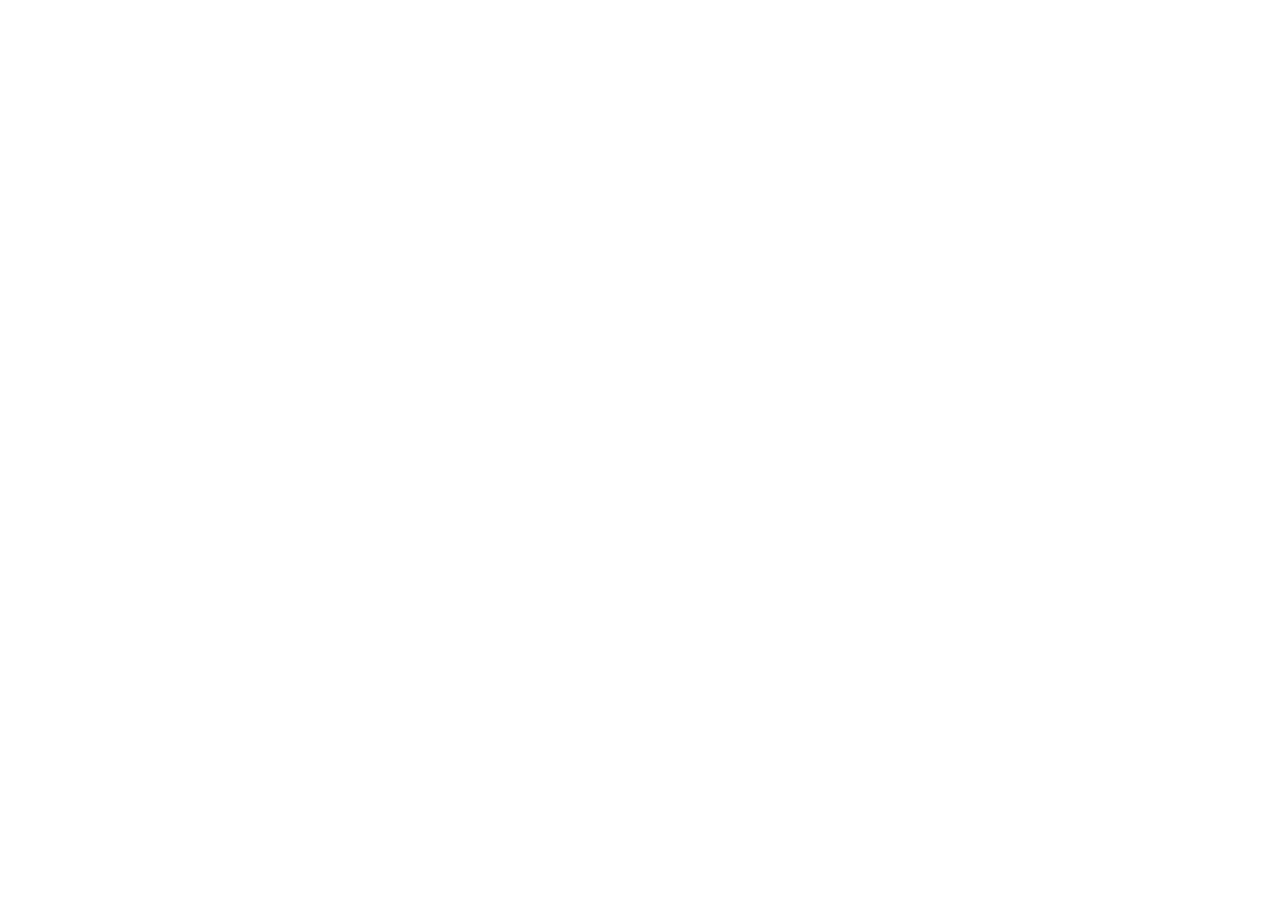
==== index.html @ bee9ba30 "navigation & pages structure" ====
<!DOCTYPE html>
<html lang="en">
<head>
  <meta charset="UTF-8">
  <meta name="viewport" content="width=device-width, initial-scale=1.0">
  <title>OBERIH — Symbolic Bead Jewellery</title>

  <!-- Google Fonts -->
  <link href="https://fonts.googleapis.com/css2?family=Cormorant+Garamond:ital,wght@0,300;0,400;1,300;1,400&family=Montserrat:wght@300;400;500&display=swap" rel="stylesheet">

  <!-- Your CSS -->
  <link rel="stylesheet" href="css/style.css">
</head>
<body>

  <!-- Navigation (same on every page) -->
  <nav class="main-nav">
    <!-- nav content here -->
  </nav>

  <!-- Page content goes here -->
  <main>

  </main>

  <!-- Footer (same on every page) -->
  <footer>
    <!-- footer content here -->
  </footer>

  <!-- Your JS -->
  <script src="js/main.js"></script>
</body>
</html>
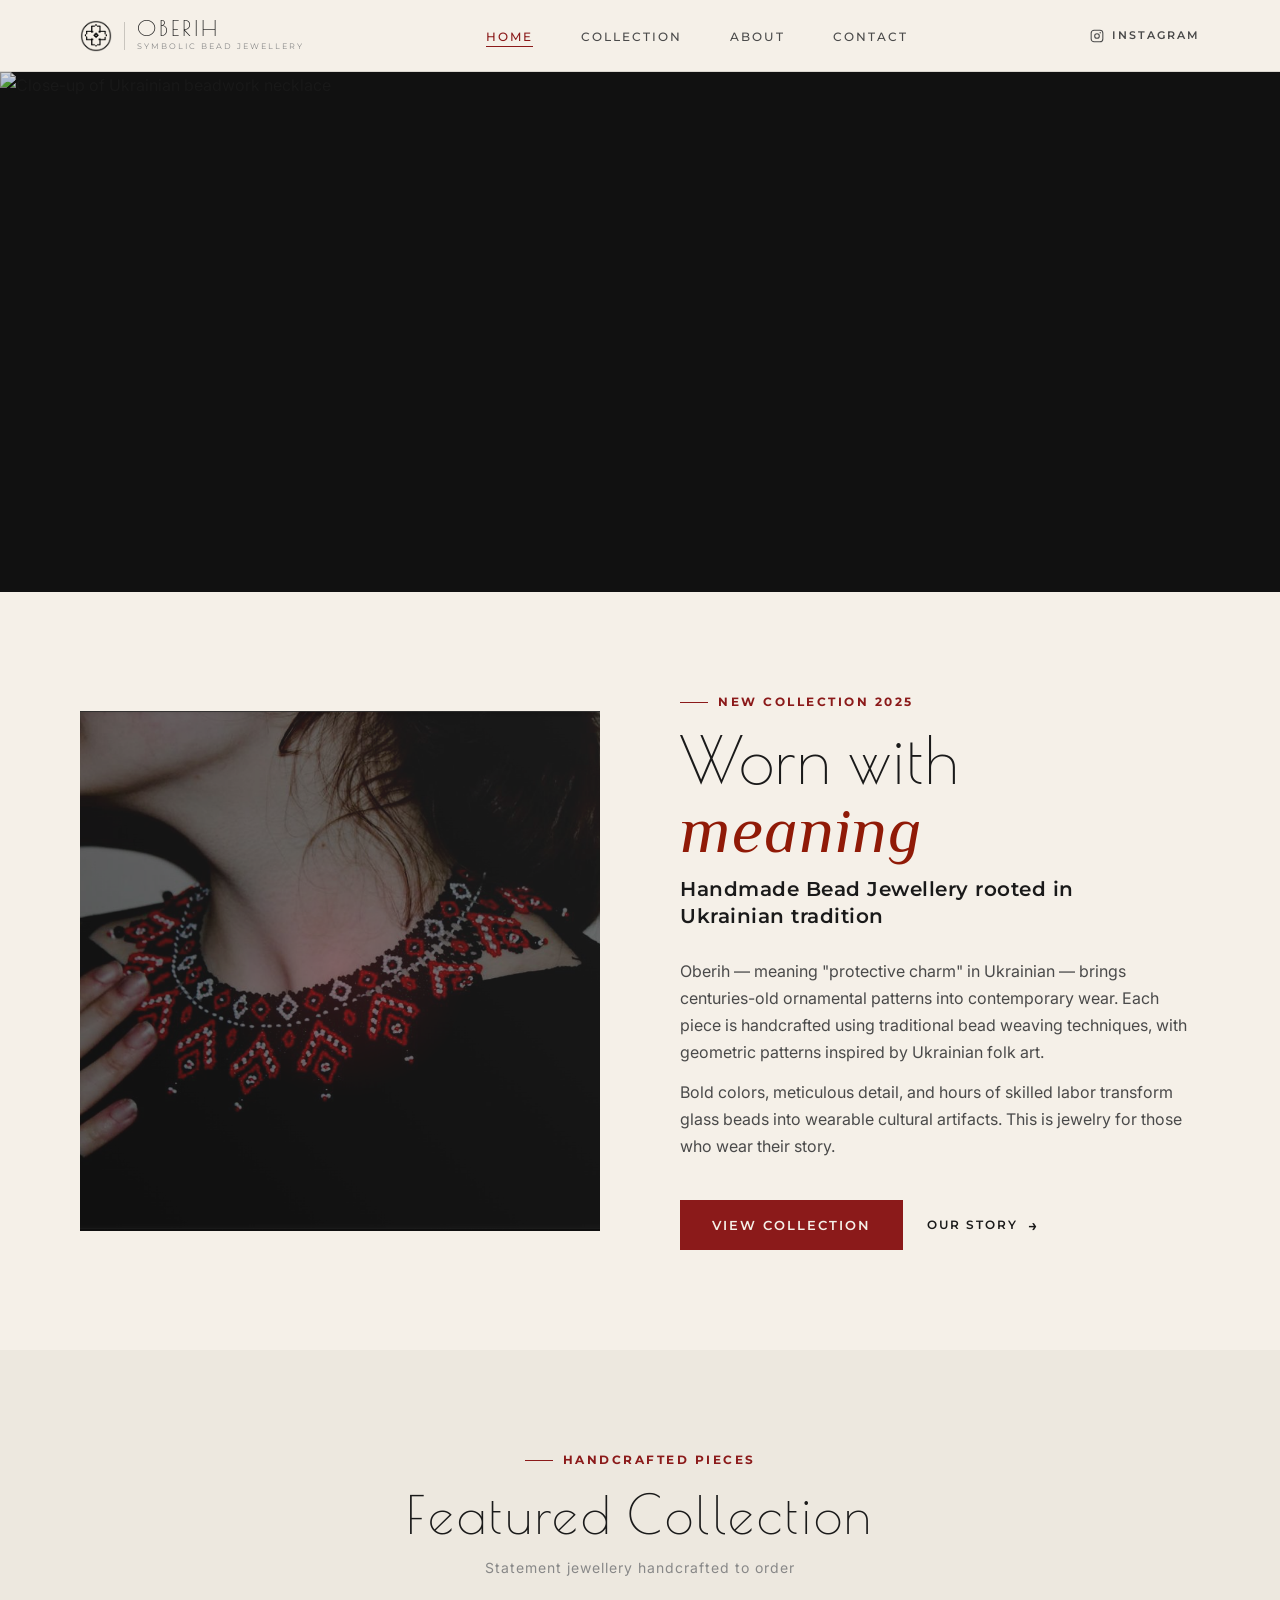
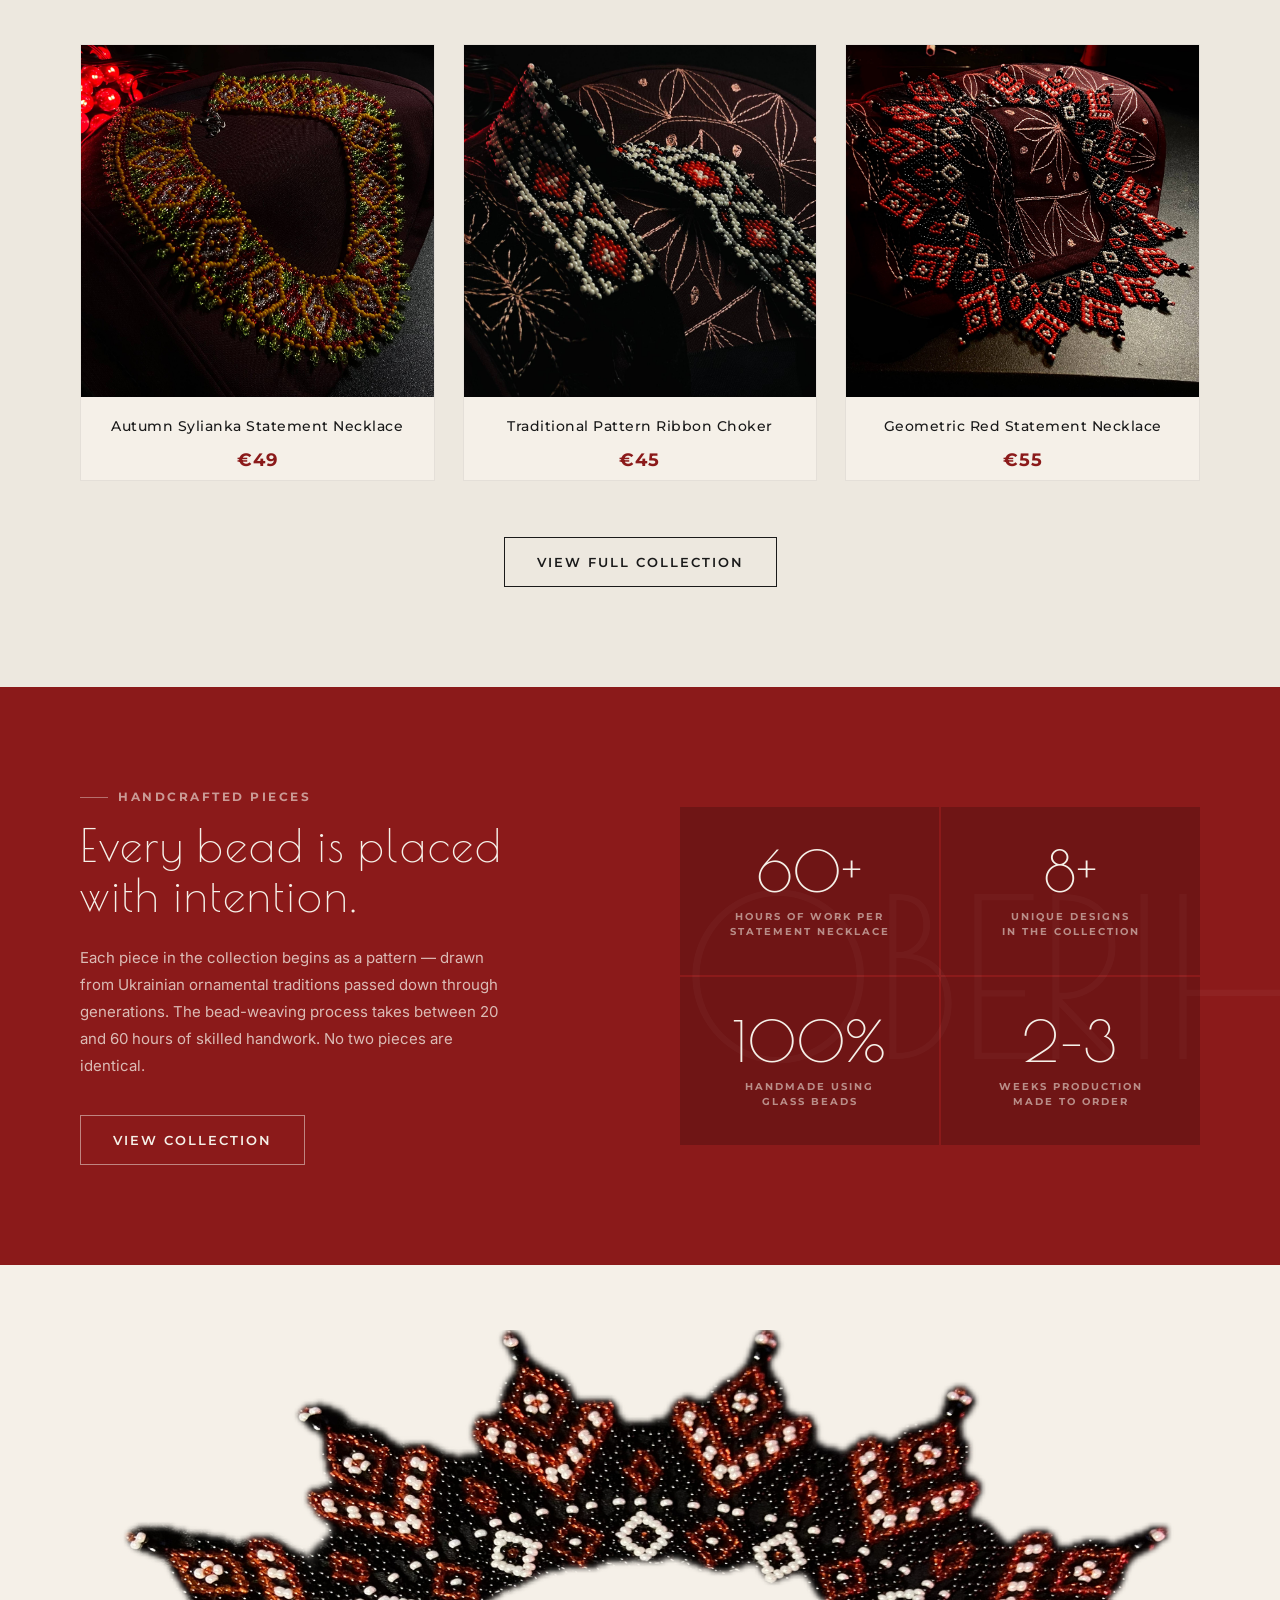
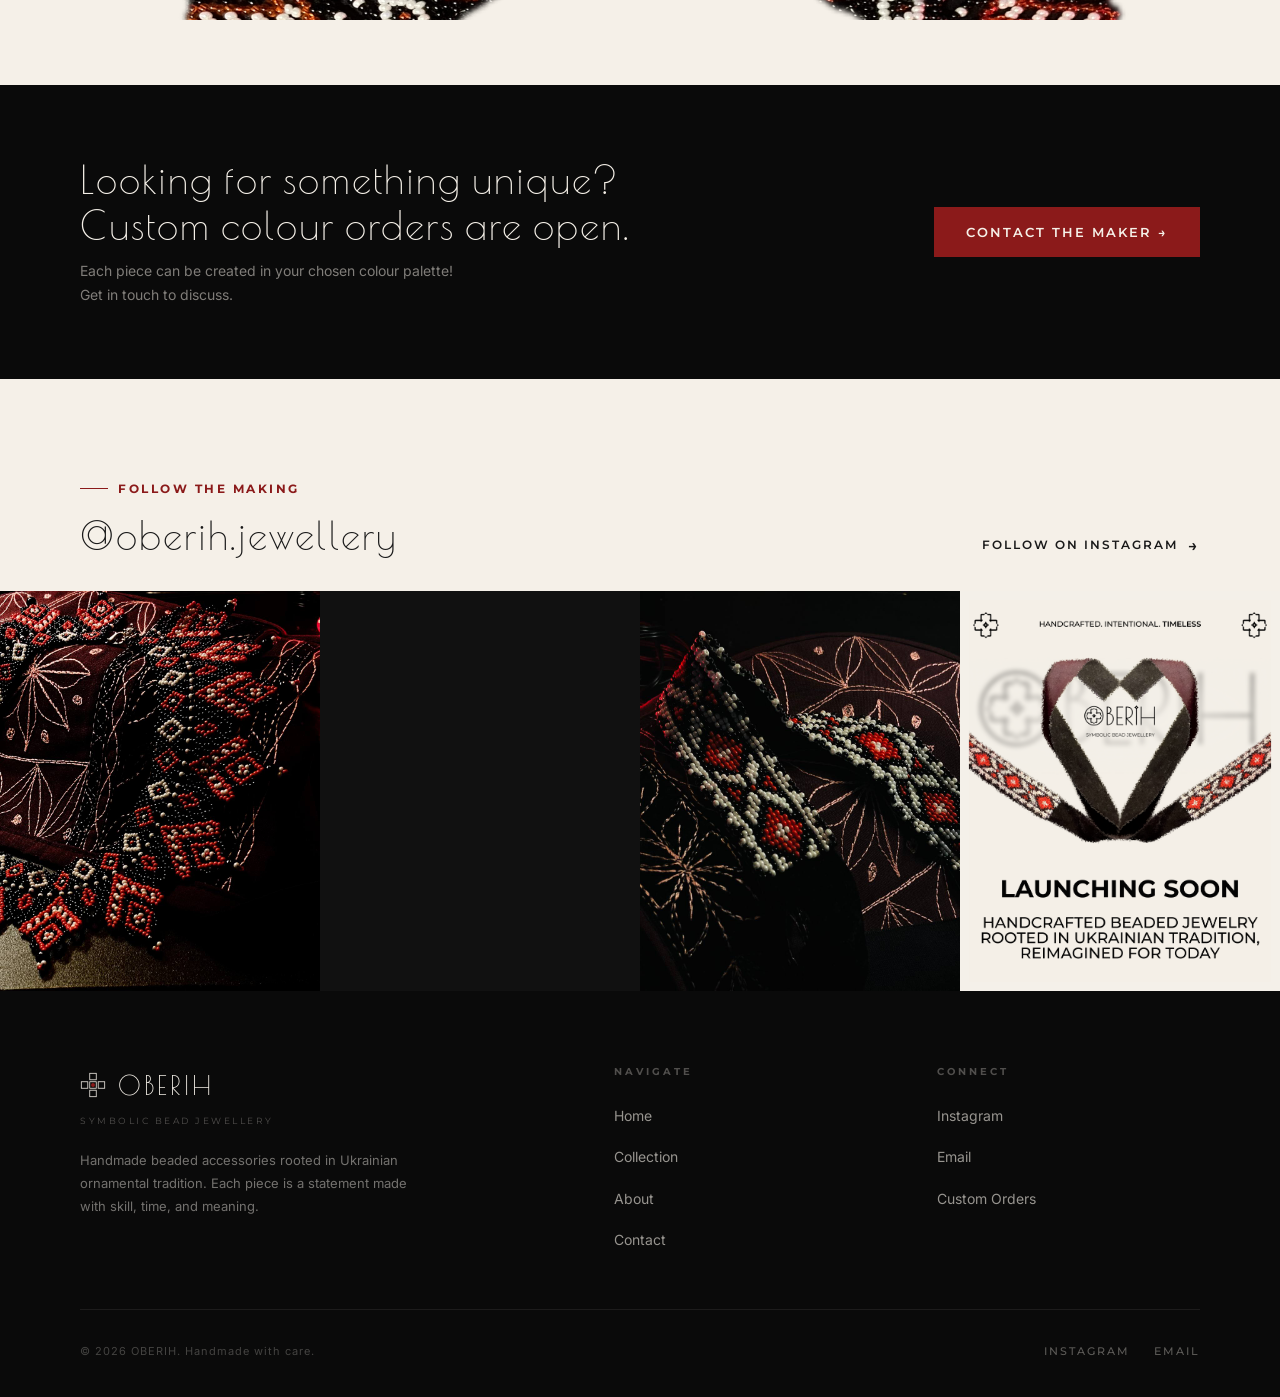
==== commit 62b0387b: "home and about pages finished" ====
--- a/index.html
+++ b/index.html
@@ -4,31 +4,442 @@
   <meta charset="UTF-8">
   <meta name="viewport" content="width=device-width, initial-scale=1.0">
   <title>OBERIH — Symbolic Bead Jewellery</title>
-
-  <!-- Google Fonts -->
-  <link href="https://fonts.googleapis.com/css2?family=Cormorant+Garamond:ital,wght@0,300;0,400;1,300;1,400&family=Montserrat:wght@300;400;500&display=swap" rel="stylesheet">
-
-  <!-- Your CSS -->
+ 
+  <link href="https://fonts.googleapis.com/css2?family=Poiret+One&family=Philosopher:ital@0;1&family=Montserrat:wght@400;500;600;700&family=Inter:wght@300;400;500&display=swap" rel="stylesheet">
   <link rel="stylesheet" href="css/style.css">
+  <link rel="stylesheet" href="css/pages/home.css">
+
+
 </head>
 <body>
-
-  <!-- Navigation (same on every page) -->
-  <nav class="main-nav">
-    <!-- nav content here -->
-  </nav>
-
-  <!-- Page content goes here -->
-  <main>
-
-  </main>
-
-  <!-- Footer (same on every page) -->
-  <footer>
-    <!-- footer content here -->
-  </footer>
-
-  <!-- Your JS -->
-  <script src="js/main.js"></script>
+ 
+<!-- ===== NAVIGATION ===== -->
+<nav class="main-nav">
+  <div class="nav-inner">
+ 
+    <a href="index.html" class="nav-logo">
+      <div class="nav-logo-symbol">
+
+        <!-- ============================================================
+             🖼️ 
+             ============================================================ -->
+    <img src="images/ui/LOGO SIMPLE BLACK.png"
+                  alt="OBERIH logo symbol"
+                  style="width:32px;height:32px;object-fit:contain;">
+
+      </div>
+      <div class="nav-logo-divider"></div>
+      <div class="nav-logo-words">
+        <span class="nav-brand">OBERIH</span>
+        <span class="nav-tagline">symbolic bead jewellery</span>
+      </div>
+    </a>
+ 
+    <ul class="nav-links">
+      <li><a href="index.html" class="active">Home</a></li>
+      <li><a href="collection.html">Collection</a></li>
+      <li><a href="about.html">About</a></li>
+      <li><a href="contact.html">Contact</a></li>
+    </ul>
+ 
+    <a href="https://instagram.com/oberih.jewellery" target="_blank" class="nav-instagram">
+      <svg width="14" height="14" viewBox="0 0 24 24" fill="none" stroke="currentColor" stroke-width="1.8">
+        <rect x="2" y="2" width="20" height="20" rx="5" ry="5"/>
+        <circle cx="12" cy="12" r="4"/>
+        <circle cx="17.5" cy="6.5" r="1.2" fill="currentColor" stroke="none"/>
+      </svg>
+      Instagram
+    </a>
+ 
+    <button class="nav-hamburger" id="hamburgerBtn" aria-label="Open menu">
+      <span></span><span></span><span></span>
+    </button>
+ 
+  </div>
+</nav>
+ 
+<div class="mobile-nav" id="mobileNav">
+  <button class="mobile-nav-close" id="mobileNavClose">✕</button>
+  <a href="index.html">Home</a>
+  <a href="collection.html">Collection</a>
+  <a href="about.html">About</a>
+  <a href="contact.html">Contact</a>
+  <a href="https://instagram.com/oberih.jewellery" target="_blank">Instagram</a>
+</div>
+ 
+ 
+<!-- ===== HERO ===== -->
+<section class="hero">
+
+  <!-- ============================================================
+       🖼️ 
+       ============================================================ -->
+  <img src="images/ui/hero-bg.png"
+            alt="Close-up of Ukrainian beadwork necklace"
+            class="hero-img">
+
+
+ 
+</section>
+ 
+ 
+<!-- ===== INTRO ===== -->
+<section class="intro">
+  <div class="container">
+    <div class="intro-inner">
+ 
+      <div class="intro-img-wrap">
+
+        <!-- ============================================================
+             🖼️ 
+             ============================================================ -->
+      <div class="intro-img-placeholder">
+             <img src="images/intro-collar.png"
+              style="width:100%;height:100%;object-fit:cover;"
+                  alt="Solar ritual collar necklace detail"
+                  class="intro-img">
+      </div>
+            </div>
+
+ 
+      <div class="intro-content">
+        <p class="eyebrow">New Collection 2025</p>
+        <h1 class="intro-title">
+          Worn with <span class="accent">meaning</span>
+        </h1>
+        <p class="intro-subtitle">
+          Handmade Bead Jewellery rooted in<br>Ukrainian tradition
+        </p>
+        <p class="intro-body">
+          Oberih — meaning "protective charm" in Ukrainian — brings centuries-old
+          ornamental patterns into contemporary wear. Each piece is handcrafted
+          using traditional bead weaving techniques, with geometric patterns inspired
+          by Ukrainian folk art.
+        </p>
+        <p class="intro-body">
+          Bold colors, meticulous detail, and hours of skilled labor transform glass
+          beads into wearable cultural artifacts. This is jewelry for those who wear
+          their story.
+        </p>
+        <div class="intro-ctas">
+          <a href="collection.html" class="btn btn-primary">View Collection</a>
+          <a href="about.html"      class="btn btn-ghost">Our Story</a>
+        </div>
+      </div>
+ 
+    </div>
+  </div>
+</section>
+ 
+ 
+<!-- ===== FEATURED COLLECTION ===== -->
+<section class="featured">
+  <div class="container">
+ 
+    <div class="featured-header">
+      <p class="eyebrow" style="justify-content:center;">Handcrafted Pieces</p>
+      <h2>Featured Collection</h2>
+      <p class="sub">Statement jewellery handcrafted to order</p>
+    </div>
+ 
+    <div class="product-grid">
+ 
+      <div class="product-card">
+        <div class="card-img-wrap">
+
+          <!-- ============================================================
+               🖼️ 
+               ============================================================ -->
+          <div class="card-img-placeholder">
+<img src="images/products/Autumn Sylianka Statement Necklace 2.jpg"
+                    alt="Autumn Sylianka Statement Necklace 2"
+                    class="card-img">          </div>
+
+          <div class="card-hover">
+            <span class="card-hover-text">View Piece</span>
+          </div>
+        </div>
+        <div class="card-info">
+          <p class="card-name">Autumn Sylianka Statement Necklace</p>
+          <p class="card-price">€49</p>
+        </div>
+      </div>
+ 
+      <div class="product-card">
+        <div class="card-img-wrap">
+
+          <!-- ============================================================
+               🖼️ 
+               ============================================================ -->
+          <div class="card-img-placeholder">
+         <img src="images/products/Traditional Pattern Ribbon Choker 2.jpg"
+                    alt="Traditional Pattern Ribbon Choker"
+                    class="card-img">          </div>
+
+          <div class="card-hover">
+            <span class="card-hover-text">View Piece</span>
+          </div>
+        </div>
+        <div class="card-info">
+          <p class="card-name">Traditional Pattern Ribbon Choker</p>
+          <p class="card-price">€45</p>
+        </div>
+      </div>
+ 
+      <div class="product-card">
+        <div class="card-img-wrap">
+
+          <!-- ============================================================
+               🖼️ 
+               ============================================================ -->
+          <div class="card-img-placeholder">
+              <img src="images/ui/Geometric Red Statement Necklace 2.jpg"
+                    alt="Geometric Red Necklace"
+                    class="card-img">          </div>
+
+          <div class="card-hover">
+            <span class="card-hover-text">View Piece</span>
+          </div>
+        </div>
+        <div class="card-info">
+          <p class="card-name">Geometric Red Statement Necklace</p>
+          <p class="card-price">€55</p>
+        </div>
+      </div>
+ 
+    </div>
+ 
+    <div class="featured-cta">
+      <a href="collection.html" class="btn btn-outline">View Full Collection</a>
+    </div>
+ 
+  </div>
+</section>
+ 
+ 
+<!-- ===== CRAFT / STATS ===== -->
+<section class="craft">
+  <div class="container">
+    <div class="craft-inner">
+      <div class="craft-text">
+        <p class="eyebrow">Handcrafted Pieces</p>
+        <h2 class="craft-title">Every bead is placed<br>with intention.</h2>
+        <p class="craft-body">
+          Each piece in the collection begins as a pattern —
+          drawn from Ukrainian ornamental traditions passed
+          down through generations. The bead-weaving
+          process takes between 20 and 60 hours of skilled
+          handwork. No two pieces are identical.
+        </p>
+        <a href="collection.html" class="btn btn-outline-light">
+          View Collection
+        </a>
+      </div>
+      <div class="stats-grid">
+        <div class="stat-card">
+          <p class="stat-number">60+</p>
+          <p class="stat-label">Hours of work per<br>statement necklace</p>
+        </div>
+        <div class="stat-card">
+          <p class="stat-number">8+</p>
+          <p class="stat-label">Unique designs<br>in the collection</p>
+        </div>
+        <div class="stat-card">
+          <p class="stat-number">100%</p>
+          <p class="stat-label">Handmade using<br>glass beads</p>
+        </div>
+        <div class="stat-card">
+          <p class="stat-number">2–3</p>
+          <p class="stat-label">Weeks production<br>made to order</p>
+        </div>
+      </div>
+    </div>
+  </div>
+</section>
+ 
+ 
+<!-- ===== FEATURE IMAGE ===== -->
+<section class="feature-img-section">
+
+  <!-- ============================================================
+       🖼️ 
+       ============================================================ -->
+<img src="images/ui/feature-collar-crown.png"
+            alt="Statement collar necklace showing sunburst crown shape"
+            class="feature-img"
+            style="width:100%;height:100%;object-fit:cover;object-position:top center;">
+
+</section>
+ 
+ 
+<!-- ===== CTA BANNER ===== -->
+<section class="cta-banner">
+  <div class="container">
+    <div class="cta-inner">
+      <div class="cta-text">
+        <h2 class="cta-title">
+          Looking for something unique?<br>
+          Custom colour orders are open.
+        </h2>
+        <p class="cta-sub">
+          Each piece can be created in your chosen colour palette!<br>
+          Get in touch to discuss.
+        </p>
+      </div>
+      <div class="cta-actions">
+        <a href="contact.html" class="btn btn-primary">
+          Contact the Maker →
+        </a>
+      </div>
+    </div>
+  </div>
+</section>
+ 
+ 
+<!-- ===== INSTAGRAM ===== -->
+<section class="instagram">
+  <div class="container">
+    <div class="insta-header">
+      <div>
+        <p class="eyebrow">Follow the Making</p>
+        <a href="https://instagram.com/oberih.jewellery" target="_blank">
+        <h2 class="insta-handle">@oberih.jewellery</h2>
+      </div>
+      <a href="https://instagram.com/oberih.jewellery" target="_blank" class="btn btn-ghost">
+        Follow on Instagram
+      </a>
+    </div>
+  </div>
+ 
+  <div class="insta-grid">
+
+    <!-- ============================================================
+         🖼️ 
+         ============================================================ -->
+    <div class="insta-tile">
+         <img src="images/ui/insta-1.JPG" alt="Instagram photo 1"
+              style="width:100%;height:100%;object-fit:cover;">    </div>
+              
+    <!-- ============================================================
+         🖼️ 
+         ============================================================ -->
+<div class="insta-tile">
+  <video autoplay muted loop playsinline
+         style="width:100%; height:100%; object-fit:cover;">
+    <source src="images/ui/insta-2.mp4" type="video/mp4">
+    Your browser does not support the video tag.
+  </video>
+</div>
+
+    <!-- ============================================================
+         🖼️ 
+         ============================================================ -->
+    <div class="insta-tile">
+<img src="images/ui/insta-3.JPG" alt="Instagram photo 3"
+              style="width:100%;height:100%;object-fit:cover;">    </div>
+
+    <!-- ============================================================
+         🖼️ 
+         ============================================================ -->
+         <div class="insta-tile">
+         <img src="images/ui/insta-4.png" alt="Instagram photo 4"
+              style="width:100%;height:100%;object-fit:cover;">     </div>
+ 
+  </div>
+</section>
+ 
+ 
+<!-- ===== FOOTER ===== -->
+<footer>
+  <div class="container">
+    <div class="footer-top">
+      <div>
+        <div class="footer-logo">
+
+          <!-- ============================================================
+               🖼️ FOOTER LOGO IMAGE SPOT
+               Replace the <svg>...</svg> block below with:
+               <img src="images/ui/logo-symbol-white.png"
+                    alt="OBERIH logo"
+                    style="width:26px;height:26px;object-fit:contain;">
+               Use a white version of your logo PNG (transparent background)
+               so it shows up on the dark footer background.
+               ============================================================ -->
+          <svg viewBox="0 0 40 40" fill="none" xmlns="http://www.w3.org/2000/svg">
+            <rect x="15" y="2"  width="10" height="10" stroke="#f5f0e8" stroke-width="1.2"/>
+            <rect x="15" y="28" width="10" height="10" stroke="#f5f0e8" stroke-width="1.2"/>
+            <rect x="2"  y="15" width="10" height="10" stroke="#f5f0e8" stroke-width="1.2"/>
+            <rect x="28" y="15" width="10" height="10" stroke="#f5f0e8" stroke-width="1.2"/>
+            <rect x="15" y="15" width="10" height="10" stroke="#f5f0e8" stroke-width="1.2"/>
+            <circle cx="20" cy="20" r="3" fill="#8B1A1A"/>
+          </svg>
+
+          OBERIH
+        </div>
+        <p class="footer-tagline">Symbolic bead jewellery</p>
+        <p class="footer-desc">
+          Handmade beaded accessories rooted in Ukrainian ornamental tradition.
+          Each piece is a statement made with skill, time, and meaning.
+        </p>
+      </div>
+      <div>
+        <p class="footer-col-title">Navigate</p>
+        <ul class="footer-links">
+          <li><a href="index.html">Home</a></li>
+          <li><a href="collection.html">Collection</a></li>
+          <li><a href="about.html">About</a></li>
+          <li><a href="contact.html">Contact</a></li>
+        </ul>
+      </div>
+      <div>
+        <p class="footer-col-title">Connect</p>
+        <ul class="footer-links">
+          <li><a href="https://instagram.com/oberih.jewellery" target="_blank">Instagram</a></li>
+          <li><a href="contact.html">Email</a></li>
+          <li><a href="contact.html">Custom Orders</a></li>
+        </ul>
+      </div>
+    </div>
+    <div class="footer-bottom">
+      <p class="footer-copy">© 2026 OBERIH. Handmade with care.</p>
+      <div class="footer-social">
+        <a href="https://instagram.com/oberih.jewellery" target="_blank">Instagram</a>
+        <a href="contact.html">Email</a>
+      </div>
+    </div>
+  </div>
+</footer>
+ 
+ 
+<script>
+  const hamburgerBtn   = document.getElementById('hamburgerBtn');
+  const mobileNav      = document.getElementById('mobileNav');
+  const mobileNavClose = document.getElementById('mobileNavClose');
+ 
+  hamburgerBtn.addEventListener('click', () => {
+    mobileNav.classList.add('open');
+    document.body.style.overflow = 'hidden';
+  });
+ 
+  mobileNavClose.addEventListener('click', () => {
+    mobileNav.classList.remove('open');
+    document.body.style.overflow = '';
+  });
+ 
+  mobileNav.querySelectorAll('a').forEach(link => {
+    link.addEventListener('click', () => {
+      mobileNav.classList.remove('open');
+      document.body.style.overflow = '';
+    });
+  });
+ 
+  const nav = document.querySelector('.main-nav');
+  window.addEventListener('scroll', () => {
+    nav.style.boxShadow = window.scrollY > 10
+      ? '0 2px 20px rgba(0,0,0,0.08)'
+      : 'none';
+  });
+</script>
+ 
 </body>
 </html>
--- a/css/style.css
+++ b/css/style.css
@@ -0,0 +1,1012 @@
+
+    /* =====================================================
+       CSS VARIABLES — paste these into your style.css
+       ===================================================== */
+    :root {
+      /* Fonts */
+      --font-logo:    'Poiret One', cursive;
+      --font-heading: 'Montserrat', sans-serif;
+      --font-body:    'Inter', sans-serif;
+      --font-accent:  'Philosopher', serif;
+ 
+      /* Font sizes */
+      --size-h1:    72px;
+      --size-h2:    40px;
+      --size-h3:    24px;
+      --size-h4:    14px;
+      --size-body:  16px;
+      --size-small: 14px;
+      --size-label: 12px;
+ 
+      /* Brand colours — from your moodboard */
+      --cream:        #F5F0E8;
+      --cream-dark:   #EDE8DF;
+      --black:        #0a0a0a;
+      --charcoal:     #111111;
+      --red:          #8B1A1A;
+      --red-bright:   #901A07;
+      --text-dark:    #1a1a1a;
+      --text-mid:     #4a4a4a;
+      --text-muted:   #888888;
+      --border:       rgba(26,26,26,0.12);
+ 
+      /* Layout */
+      --nav-height:       72px;
+      --section-pad-v:    100px;
+      --section-pad-h:    80px;
+      --container-max:    1280px;
+    }
+ 
+    /* =====================================================
+       RESET & BASE
+       ===================================================== */
+    *, *::before, *::after { margin: 0; padding: 0; box-sizing: border-box; }
+    html { scroll-behavior: smooth; }
+ 
+    body {
+      background: var(--cream);
+      color: var(--text-dark);
+      font-family: var(--font-body);
+      font-size: var(--size-body);
+      font-weight: 400;
+      line-height: 1.7;
+      overflow-x: hidden;
+    }
+ 
+    img {
+      display: block;
+      width: 100%;
+      height: 100%;
+      object-fit: cover;
+    }
+ 
+    a { text-decoration: none; color: inherit; }
+ 
+    /* =====================================================
+       TYPOGRAPHY — matching your variables exactly
+       ===================================================== */
+    .logo-text {
+      font-family: var(--font-logo);
+      font-size: 28px;
+      font-weight: 400;
+      letter-spacing: 3px;
+    }
+ 
+    h1 {
+      font-family: var(--font-logo);
+      font-size: var(--size-h1);
+      font-weight: 400;
+      letter-spacing: 4px;
+      line-height: 1.05;
+    }
+ 
+    h2 {
+      font-family: var(--font-heading);
+      font-size: var(--size-h2);
+      font-weight: 600;
+      letter-spacing: 1px;
+      line-height: 1.2;
+    }
+ 
+    h3 {
+      font-family: var(--font-heading);
+      font-size: var(--size-h3);
+      font-weight: 600;
+      letter-spacing: 0.5px;
+      line-height: 1.3;
+    }
+ 
+    p {
+      font-family: var(--font-body);
+      font-size: var(--size-body);
+      font-weight: 400;
+      line-height: 1.7;
+      color: var(--text-mid);
+    }
+ 
+    /* Eyebrow label — small caps above headings */
+    .eyebrow {
+      font-family: var(--font-heading);
+      font-size: var(--size-label);
+      font-weight: 700;
+      letter-spacing: 2.5px;
+      text-transform: uppercase;
+      color: var(--red);
+      display: flex;
+      align-items: center;
+      gap: 10px;
+      margin-bottom: 14px;
+    }
+ 
+    .eyebrow::before {
+      content: '';
+      display: inline-block;
+      width: 28px;
+      height: 1px;
+      background: var(--red);
+      flex-shrink: 0;
+    }
+ 
+    /* =====================================================
+       BUTTONS
+       ===================================================== */
+    .btn {
+      display: inline-flex;
+      align-items: center;
+      gap: 10px;
+      font-family: var(--font-heading);
+      font-size: 13px;
+      font-weight: 600;
+      letter-spacing: 2px;
+      text-transform: uppercase;
+      cursor: pointer;
+      transition: all 0.25s ease;
+      border: none;
+      outline: none;
+    }
+ 
+    .btn-primary {
+      background: var(--red);
+      color: var(--cream);
+      padding: 14px 32px;
+    }
+    .btn-primary:hover { background: var(--red-bright); }
+ 
+    .btn-outline {
+      background: transparent;
+      color: var(--text-dark);
+      padding: 13px 32px;
+      border: 1.5px solid var(--text-dark);
+    }
+    .btn-outline:hover {
+      background: var(--text-dark);
+      color: var(--cream);
+    }
+ 
+    .btn-ghost {
+      background: transparent;
+      color: var(--text-dark);
+      padding: 0;
+      font-size: 12px;
+      letter-spacing: 2px;
+    }
+    .btn-ghost::after {
+      content: '→';
+      font-size: 16px;
+      transition: transform 0.25s;
+    }
+    .btn-ghost:hover::after { transform: translateX(5px); }
+ 
+    .btn-outline-light {
+      background: transparent;
+      color: var(--cream);
+      padding: 13px 32px;
+      border: 1.5px solid rgba(245,240,232,0.5);
+    }
+    .btn-outline-light:hover {
+      background: rgba(245,240,232,0.1);
+      border-color: var(--cream);
+    }
+ 
+    /* =====================================================
+       LAYOUT HELPERS
+       ===================================================== */
+    .container {
+      width: 100%;
+      max-width: var(--container-max);
+      margin: 0 auto;
+      padding: 0 var(--section-pad-h);
+    }
+ 
+    /* =====================================================
+       NAVIGATION
+       Matches wireframe: logo left | links centre | instagram right
+       ===================================================== */
+    .main-nav {
+      position: fixed;
+      top: 0; left: 0; right: 0;
+      z-index: 200;
+      height: var(--nav-height);
+      background: var(--cream);
+      border-bottom: 1px solid var(--border);
+      display: flex;
+      align-items: center;
+    }
+ 
+    .nav-inner {
+      width: 100%;
+      max-width: var(--container-max);
+      margin: 0 auto;
+      padding: 0 var(--section-pad-h);
+      display: flex;
+      align-items: center;
+      justify-content: space-between;
+    }
+ 
+    /* Logo: symbol + divider + brand name + tagline */
+    .nav-logo {
+      display: flex;
+      align-items: center;
+      gap: 12px;
+    }
+ 
+    .nav-logo-symbol svg {
+      width: 32px;
+      height: 32px;
+    }
+ 
+    .nav-logo-divider {
+      width: 1px;
+      height: 28px;
+      background: rgba(26,26,26,0.2);
+    }
+ 
+    .nav-logo-words { display: flex; flex-direction: column; gap: 1px; }
+ 
+    .nav-brand {
+      font-family: var(--font-logo);
+      font-size: 22px;
+      letter-spacing: 3px;
+      color: var(--text-dark);
+      line-height: 1;
+    }
+ 
+    .nav-tagline {
+      font-family: var(--font-heading);
+      font-size: 8px;
+      letter-spacing: 2px;
+      text-transform: uppercase;
+      color: var(--text-muted);
+    }
+ 
+    /* Centre nav links */
+    .nav-links {
+      display: flex;
+      align-items: center;
+      gap: 48px;
+      list-style: none;
+    }
+ 
+    .nav-links a {
+      font-family: var(--font-heading);
+      font-size: 12px;
+      font-weight: 500;
+      letter-spacing: 2px;
+      text-transform: uppercase;
+      color: var(--text-mid);
+      position: relative;
+      padding-bottom: 3px;
+      transition: color 0.2s;
+    }
+ 
+    .nav-links a::after {
+      content: '';
+      position: absolute;
+      bottom: 0; left: 0;
+      width: 0; height: 1px;
+      background: var(--red);
+      transition: width 0.25s;
+    }
+ 
+    .nav-links a:hover,
+    .nav-links a.active { color: var(--text-dark); }
+    .nav-links a:hover::after,
+    .nav-links a.active::after { width: 100%; }
+    .nav-links a.active { color: var(--red); }
+ 
+    /* Instagram right */
+    .nav-instagram {
+      display: flex;
+      align-items: center;
+      gap: 8px;
+      font-family: var(--font-heading);
+      font-size: 11px;
+      font-weight: 600;
+      letter-spacing: 2px;
+      text-transform: uppercase;
+      color: var(--text-mid);
+      transition: color 0.2s;
+    }
+    .nav-instagram:hover { color: var(--red); }
+ 
+    /* Mobile hamburger (hidden on desktop) */
+    .nav-hamburger {
+      display: none;
+      flex-direction: column;
+      gap: 5px;
+      cursor: pointer;
+      background: none;
+      border: none;
+      padding: 4px;
+    }
+    .nav-hamburger span {
+      display: block;
+      width: 24px;
+      height: 1.5px;
+      background: var(--text-dark);
+      transition: all 0.3s;
+    }
+ 
+    /* =====================================================
+       HERO SECTION
+       Wireframe: full-width photo + centred logo symbol overlay
+       ===================================================== */
+    .hero {
+      margin-top: var(--nav-height);
+      position: relative;
+      width: 100%;
+      height: 520px;             /* adjust to taste */
+      overflow: hidden;
+      background: var(--charcoal);
+    }
+ 
+
+    .hero-img {
+      position: absolute;
+      inset: 0;
+      width: 100%;
+      height: 100%;
+      object-fit: cover;
+      object-position: center;
+      opacity: 0.85;
+    }
+ 
+    /* Dark gradient so symbol reads on top */
+    .hero-overlay {
+      position: absolute;
+      inset: 0;
+      background: linear-gradient(
+        to bottom,
+        rgba(10,10,10,0.35) 0%,
+        rgba(10,10,10,0.5)  100%
+      );
+    }
+ 
+    /* Centred symbol */
+    .hero-symbol {
+      position: absolute;
+      inset: 0;
+      display: flex;
+      align-items: center;
+      justify-content: center;
+      z-index: 2;
+    }
+ 
+    .hero-symbol svg {
+      width: 180px;
+      height: 180px;
+      opacity: 0.92;
+      filter: drop-shadow(0 0 30px rgba(139,26,26,0.4));
+    }
+ 
+    /* placeholder stand-in until you add real photo */
+    .hero-placeholder {
+      position: absolute;
+      inset: 0;
+      background: #111;
+      display: flex;
+      align-items: center;
+      justify-content: center;
+    }
+ 
+    .hero-placeholder-label {
+      font-family: var(--font-accent);
+      font-style: italic;
+      font-size: 14px;
+      color: rgba(245,240,232,0.2);
+      letter-spacing: 2px;
+      position: absolute;
+      bottom: 24px;
+      left: 50%;
+      transform: translateX(-50%);
+      white-space: nowrap;
+    }
+ 
+    /* =====================================================
+       INTRO SECTION
+       Wireframe: left = large photo | right = text + CTAs
+       ===================================================== */
+    .intro {
+      padding: var(--section-pad-v) 0;
+      background: var(--cream);
+    }
+ 
+    .intro-inner {
+      display: grid;
+      grid-template-columns: 1fr 1fr;
+      gap: 80px;
+      align-items: center;
+    }
+ 
+    /* 
+    ╔══════════════════════════════════════╗
+    ║  REPLACE .intro-img-placeholder with ║
+    ║  <img src="images/intro-photo.jpg"   ║
+    ║       alt="Collar necklace detail"   ║
+    ║       class="intro-img">             ║
+    ╚══════════════════════════════════════╝
+    */
+    .intro-img-wrap {
+      aspect-ratio: 4 / 4;
+      overflow: hidden;
+      background: #1a1a1a;
+      position: relative;
+    }
+ 
+    .intro-img-placeholder {
+      width: 100%;
+      height: 100%;
+      background: radial-gradient(ellipse at 50% 40%, rgba(139,26,26,0.25) 0%, #111 70%);
+      display: flex;
+      align-items: center;
+      justify-content: center;
+    }
+ 
+    .img-label {
+      font-family: var(--font-accent);
+      font-style: italic;
+      font-size: 13px;
+      color: rgba(245,240,232,0.2);
+      letter-spacing: 1px;
+    }
+ 
+    
+ 
+    .intro-title {
+      font-family: var(--font-logo);
+      font-size: clamp(40px, 5vw, 68px);
+      font-weight: 400;
+      letter-spacing: 2px;
+      line-height: 1.05;
+      color: var(--text-dark);
+      margin-bottom: 12px;
+    }
+ 
+    .intro-title .accent {
+      font-family: var(--font-accent);
+      font-style: italic;
+      color: var(--red-bright);
+      letter-spacing: 1px;
+    }
+ 
+    .intro-subtitle {
+      font-family: var(--font-heading);
+      font-size: 20px;
+      font-weight: 600;
+      letter-spacing: 0.5px;
+      color: var(--text-dark);
+      margin-bottom: 28px;
+      line-height: 1.35;
+    }
+ 
+    .intro-body {
+      color: var(--text-mid);
+      margin-bottom: 12px;
+    }
+ 
+    .intro-body + .intro-body { margin-bottom: 40px; }
+ 
+    .intro-ctas {
+      display: flex;
+      align-items: center;
+      gap: 24px;
+      flex-wrap: wrap;
+    }
+ 
+    /* =====================================================
+       FEATURED COLLECTION
+       Wireframe: centred heading | 3-col grid | view all btn
+       ===================================================== */
+    .featured {
+      padding: var(--section-pad-v) 0;
+      background: var(--cream-dark);
+    }
+ 
+    .featured-header {
+      text-align: center;
+      margin-bottom: 64px;
+    }
+ 
+    .featured-header h2 {
+      font-family: var(--font-logo);
+      font-size: clamp(36px, 4vw, 56px);
+      font-weight: 400;
+      letter-spacing: 3px;
+      color: var(--text-dark);
+      margin-bottom: 10px;
+    }
+ 
+    .featured-header .sub {
+      font-family: var(--font-body);
+      font-size: 14px;
+      color: var(--text-muted);
+      letter-spacing: 1px;
+    }
+ 
+    /* 3 equal columns */
+    .product-grid {
+      display: grid;
+      grid-template-columns: repeat(3, 1fr);
+      gap: 28px;
+      margin-bottom: 56px;
+    }
+ 
+    .product-card {
+      background: var(--cream);
+      position: relative;
+      overflow: hidden;
+      cursor: pointer;
+      border: 1px solid rgba(26,26,26,0.08);
+  transition: box-shadow 0.25s, transform 0.25s;
+    }
+ 
+   
+    .card-img-wrap {
+      aspect-ratio: 1 / 1;
+      overflow: hidden;
+      position: relative;
+    }
+ 
+    .card-img-placeholder {
+      width: 100%;
+      height: 100%;
+      background: radial-gradient(ellipse at 50% 50%, rgba(139,26,26,0.2) 0%, #111 70%);
+      display: flex;
+      align-items: center;
+      justify-content: center;
+      transition: transform 0.6s ease;
+    }
+ 
+    .product-card:hover .card-img-placeholder {
+      transform: scale(1.04);
+    }
+ 
+    /* Hover overlay */
+    .card-hover {
+      position: absolute;
+      inset: 0;
+      background: rgba(139,26,26,0.55);
+      display: flex;
+      align-items: center;
+      justify-content: center;
+      opacity: 0;
+      transition: opacity 0.3s ease;
+    }
+ 
+    .product-card:hover .card-hover { opacity: 1; }
+ 
+    .card-hover-text {
+      font-family: var(--font-heading);
+      font-size: 11px;
+      font-weight: 600;
+      letter-spacing: 3px;
+      text-transform: uppercase;
+      color: var(--cream);
+      border: 1px solid rgba(245,240,232,0.6);
+      padding: 10px 22px;
+    }
+ 
+    .card-info {
+      padding: 18px 0 4px;
+      text-align: center;
+    }
+ 
+    .card-name {
+      font-family: var(--font-heading);
+      font-size: 14px;
+      font-weight: 500;
+      letter-spacing: 0.5px;
+      color: var(--text-dark);
+      margin-bottom: 6px;
+    }
+ 
+    .card-price {
+      font-family: var(--font-heading);
+      font-size: 18px;
+      font-weight: 700;
+      color: var(--red);
+      letter-spacing: 1px;
+    }
+ 
+    .featured-cta {
+      text-align: center;
+    }
+ 
+    /* =====================================================
+       CRAFT / STATS SECTION
+       Wireframe: dark red bg | left=text | right=4 big stats
+       ===================================================== */
+    .craft {
+      background: var(--red);
+      padding: var(--section-pad-v) 0;
+      position: relative;
+      overflow: hidden;
+    }
+ 
+    /* big watermark text behind */
+    .craft::before {
+      content: 'OBERIH';
+      position: absolute;
+      right: -40px;
+      top: 50%;
+      transform: translateY(-50%);
+      font-family: var(--font-logo);
+      font-size: 220px;
+      letter-spacing: -4px;
+      color: rgba(255,255,255,0.04);
+      pointer-events: none;
+      white-space: nowrap;
+      line-height: 1;
+    }
+ 
+    .craft-inner {
+      display: grid;
+      grid-template-columns: 1fr 1fr;
+      gap: 80px;
+      align-items: center;
+      position: relative;
+      z-index: 1;
+    }
+ 
+    .craft-text .eyebrow { color: rgba(245,240,232,0.6); }
+    .craft-text .eyebrow::before { background: rgba(245,240,232,0.4); }
+ 
+    .craft-title {
+      font-family: var(--font-logo);
+      font-size: clamp(32px, 3.5vw, 50px);
+      font-weight: 400;
+      letter-spacing: 2px;
+      color: var(--cream);
+      line-height: 1.1;
+      margin-bottom: 24px;
+    }
+ 
+    .craft-body {
+      font-size: 15px;
+      line-height: 1.8;
+      color: rgba(245,240,232,0.75);
+      margin-bottom: 36px;
+      max-width: 420px;
+    }
+ 
+    /* 2×2 stats grid */
+    .stats-grid {
+      display: grid;
+      grid-template-columns: 1fr 1fr;
+      gap: 2px;
+    }
+ 
+    .stat-card {
+      background: rgba(0,0,0,0.2);
+      padding: 36px 28px;
+      text-align: center;
+      transition: background 0.25s;
+    }
+ 
+    .stat-card:hover { background: rgba(0,0,0,0.3); }
+ 
+    .stat-number {
+      font-family: var(--font-logo);
+      font-size: 56px;
+      font-weight: 400;
+      color: var(--cream);
+      line-height: 1;
+      margin-bottom: 10px;
+      letter-spacing: 1px;
+    }
+ 
+    .stat-label {
+      font-family: var(--font-heading);
+      font-size: 10px;
+      font-weight: 700;
+      letter-spacing: 2px;
+      text-transform: uppercase;
+      color: rgba(245,240,232,0.55);
+      line-height: 1.5;
+    }
+ 
+    /* =====================================================
+       JEWELLERY FEATURE IMAGE
+       Wireframe: centred large product photo on cream bg
+       ===================================================== */
+    .feature-img-section {
+      background: var(--cream);
+      padding: 0;
+      overflow: hidden;
+      position: relative;
+      min-height: 420px;
+      display: flex;
+      align-items: center;
+      justify-content: center;
+    }
+ 
+   
+    .feature-img-placeholder {
+      width: 100%;
+      min-height: 420px;
+      background: var(--cream);
+      display: flex;
+      align-items: center;
+      justify-content: center;
+      position: relative;
+    }
+ 
+    .feature-img-inner {
+      width: 700px;
+      max-width: 90%;
+      aspect-ratio: 16/9;
+      background: radial-gradient(ellipse at 50% 70%, rgba(139,26,26,0.15) 0%, transparent 70%), var(--cream-dark);
+      display: flex;
+      align-items: center;
+      justify-content: center;
+    }
+ 
+    /* =====================================================
+       CTA BANNER
+       Wireframe: dark bg | text left | button right
+       ===================================================== */
+    .cta-banner {
+      background: var(--black);
+      padding: 72px 0;
+    }
+ 
+    .cta-inner {
+      display: flex;
+      align-items: center;
+      justify-content: space-between;
+      gap: 60px;
+    }
+ 
+  
+ 
+    .cta-title {
+      font-family: var(--font-logo);
+      font-size: clamp(26px, 3vw, 40px);
+      font-weight: 400;
+      letter-spacing: 2px;
+      color: var(--cream);
+      margin-bottom: 10px;
+      line-height: 1.2;
+    }
+ 
+    .cta-sub {
+      font-size: 14px;
+      color: rgba(245,240,232,0.5);
+    }
+ 
+    .cta-actions {
+      display: flex;
+      align-items: center;
+      gap: 16px;
+      flex-shrink: 0;
+    }
+ 
+    /* =====================================================
+       INSTAGRAM SECTION
+       Wireframe: header row | 4-tile grid
+       ===================================================== */
+    .instagram {
+      padding: var(--section-pad-v) 0 0;
+      background: var(--cream);
+    }
+ 
+    .insta-header {
+      display: flex;
+      align-items: flex-end;
+      justify-content: space-between;
+      margin-bottom: 32px;
+    }
+ 
+    .insta-handle {
+      font-family: var(--font-logo);
+      font-size: clamp(28px, 3vw, 40px);
+      font-weight: 400;
+      letter-spacing: 2px;
+      color: var(--text-dark);
+    }
+ 
+    /* 4-column grid */
+    .insta-grid {
+      display: grid;
+      grid-template-columns: repeat(4, 1fr);
+      gap: 0;
+    }
+ 
+    .insta-tile {
+      aspect-ratio: 4 / 5;
+      overflow: hidden;
+      position: relative;
+      background: var(--charcoal);
+      cursor: pointer;
+    }
+ 
+    .insta-tile::after {
+      content: '';
+      position: absolute;
+      inset: 0;
+      background: rgba(139,26,26,0.55);
+      opacity: 0;
+      transition: opacity 0.3s;
+    }
+ 
+    .insta-tile:hover::after { opacity: 1; }
+ 
+    .insta-tile-bg {
+      width: 100%;
+      height: 100%;
+    }
+ 
+    /* =====================================================
+       FOOTER
+       Wireframe: logo+desc left | navigate col | connect col
+       ===================================================== */
+    footer {
+      background: var(--black);
+      padding: 72px 0 36px;
+    }
+ 
+    .footer-top {
+      display: grid;
+      grid-template-columns: 1.8fr 1fr 1fr;
+      gap: 60px;
+      padding-bottom: 56px;
+      border-bottom: 1px solid rgba(245,240,232,0.08);
+      margin-bottom: 32px;
+    }
+ 
+    .footer-logo {
+      font-family: var(--font-logo);
+      font-size: 26px;
+      letter-spacing: 3px;
+      color: var(--cream);
+      margin-bottom: 6px;
+      display: flex;
+      align-items: center;
+      gap: 12px;
+    }
+ 
+    .footer-logo svg { width: 26px; height: 26px; }
+ 
+    .footer-tagline {
+      font-family: var(--font-heading);
+      font-size: 9px;
+      letter-spacing: 2.5px;
+      text-transform: uppercase;
+      color: rgba(245,240,232,0.3);
+      margin-bottom: 20px;
+    }
+ 
+    .footer-desc {
+      font-size: 13px;
+      line-height: 1.8;
+      color: rgba(245,240,232,0.45);
+      max-width: 340px;
+    }
+ 
+    .footer-col-title {
+      font-family: var(--font-heading);
+      font-size: 10px;
+      font-weight: 700;
+      letter-spacing: 3px;
+      text-transform: uppercase;
+      color: rgba(245,240,232,0.3);
+      margin-bottom: 22px;
+    }
+ 
+    .footer-links {
+      list-style: none;
+      display: flex;
+      flex-direction: column;
+      gap: 14px;
+    }
+ 
+    .footer-links a {
+      font-family: var(--font-body);
+      font-size: 14px;
+      color: rgba(245,240,232,0.6);
+      transition: color 0.2s;
+    }
+ 
+    .footer-links a:hover { color: var(--cream); }
+ 
+    .footer-bottom {
+      display: flex;
+      align-items: center;
+      justify-content: space-between;
+    }
+ 
+    .footer-copy {
+      font-size: 11px;
+      letter-spacing: 1px;
+      color: rgba(245,240,232,0.25);
+    }
+ 
+    .footer-social {
+      display: flex;
+      gap: 24px;
+    }
+ 
+    .footer-social a {
+      font-family: var(--font-heading);
+      font-size: 11px;
+      font-weight: 500;
+      letter-spacing: 2px;
+      text-transform: uppercase;
+      color: rgba(245,240,232,0.35);
+      transition: color 0.2s;
+    }
+ 
+    .footer-social a:hover { color: var(--cream); }
+ 
+    /* =====================================================
+       MOBILE NAV DRAWER (JS toggles .nav-open on body)
+       ===================================================== */
+    .mobile-nav {
+      display: none;
+      position: fixed;
+      inset: 0;
+      background: var(--cream);
+      z-index: 300;
+      padding: 100px 40px 40px;
+      flex-direction: column;
+      gap: 32px;
+    }
+ 
+    .mobile-nav.open { display: flex; }
+ 
+    .mobile-nav a {
+      font-family: var(--font-logo);
+      font-size: 36px;
+      letter-spacing: 3px;
+      color: var(--text-dark);
+      border-bottom: 1px solid var(--border);
+      padding-bottom: 20px;
+    }
+ 
+    .mobile-nav-close {
+      position: absolute;
+      top: 24px;
+      right: 32px;
+      background: none;
+      border: none;
+      font-size: 28px;
+      cursor: pointer;
+      color: var(--text-dark);
+    }
+ 
+    /* =====================================================
+       RESPONSIVE
+       ===================================================== */
+    @media (max-width: 1024px) {
+      :root {
+        --section-pad-h: 48px;
+        --section-pad-v: 72px;
+      }
+      .intro-inner,
+      .craft-inner { grid-template-columns: 1fr; gap: 48px; }
+      .intro-img-wrap { aspect-ratio: 16/9; }
+      .product-grid { gap: 16px; }
+    }
+ 
+    @media (max-width: 768px) {
+      :root {
+        --size-h1: 48px;
+        --size-h2: 32px;
+        --size-h3: 20px;
+        --section-pad-h: 24px;
+        --section-pad-v: 60px;
+      }
+ 
+      .nav-links,
+      .nav-instagram { display: none; }
+      .nav-hamburger { display: flex; }
+ 
+      .product-grid { grid-template-columns: 1fr; }
+      .stats-grid { grid-template-columns: 1fr 1fr; }
+      .insta-grid { grid-template-columns: repeat(2, 1fr); }
+      .footer-top { grid-template-columns: 1fr; gap: 36px; }
+      .cta-inner { flex-direction: column; text-align: center; }
+      .hero { height: 320px; }
+      .hero-symbol svg { width: 120px; height: 120px; }
+      .craft::before { display: none; }
+    }
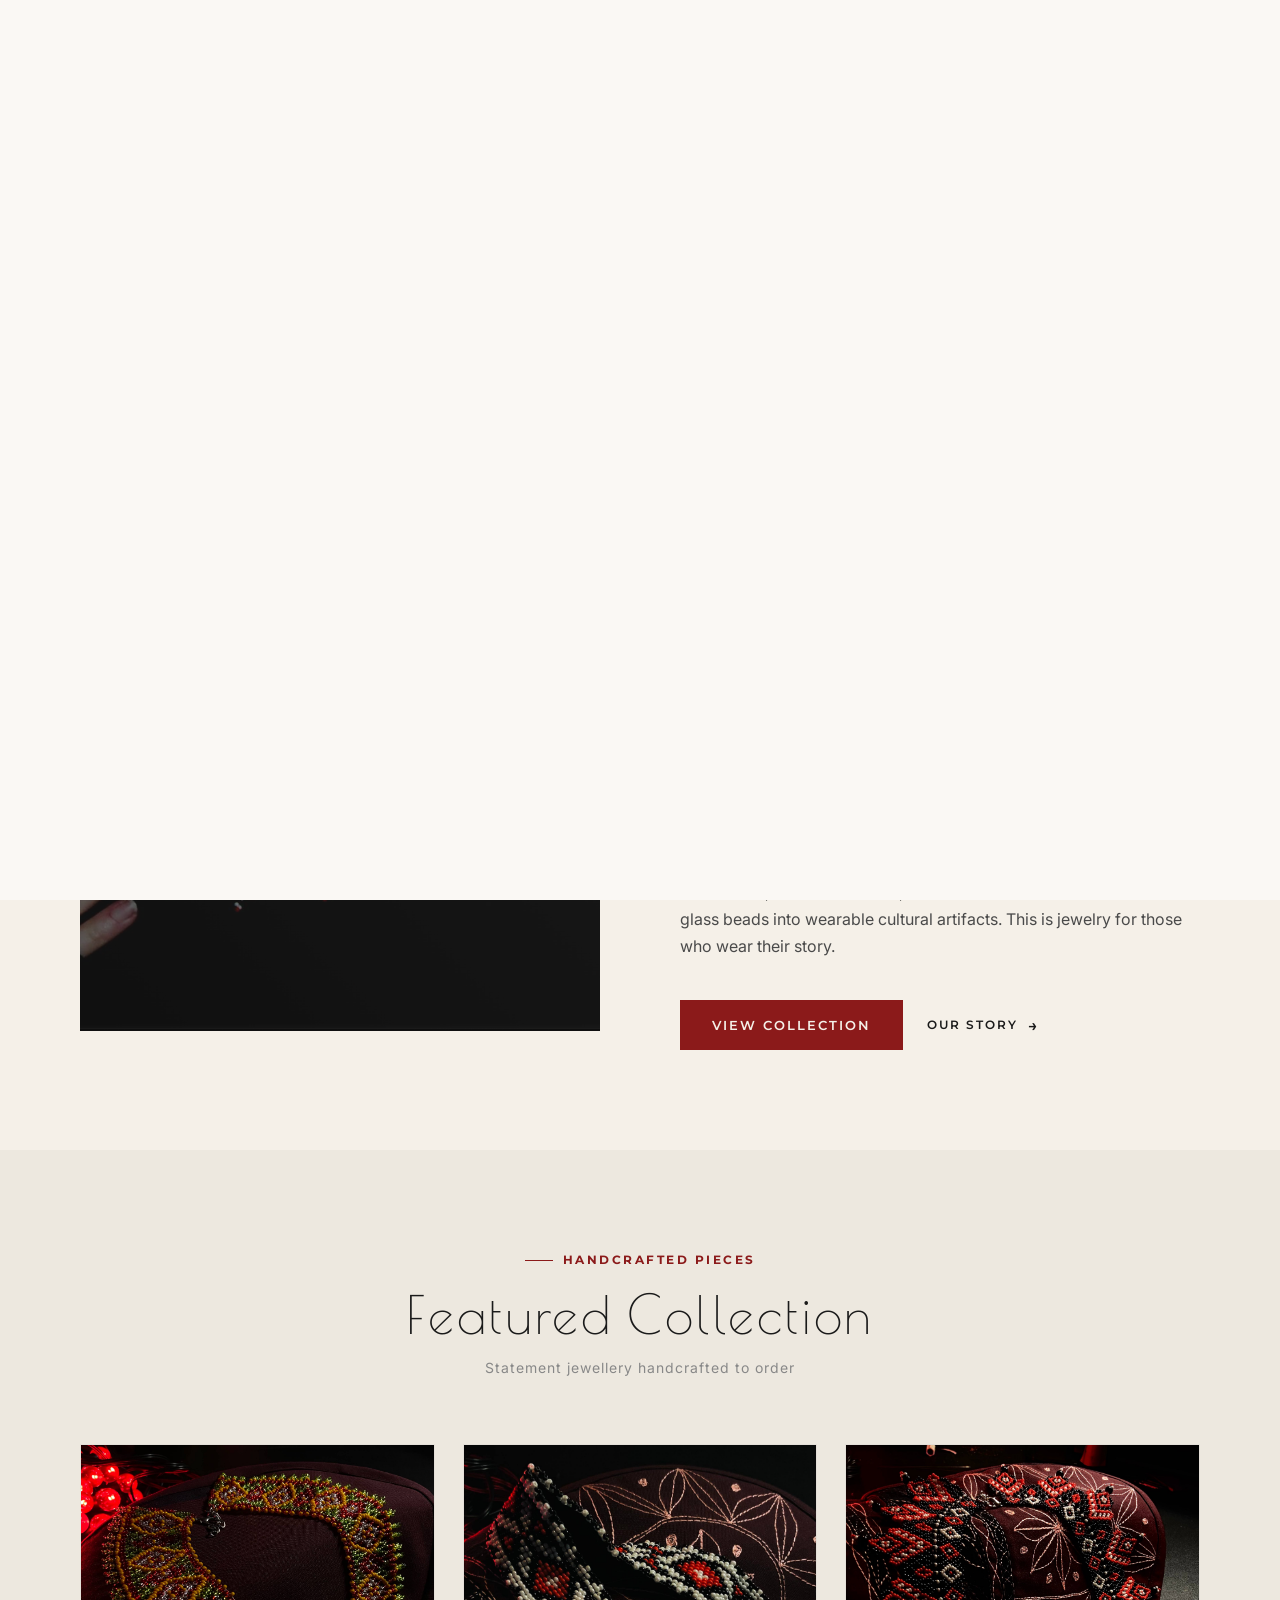
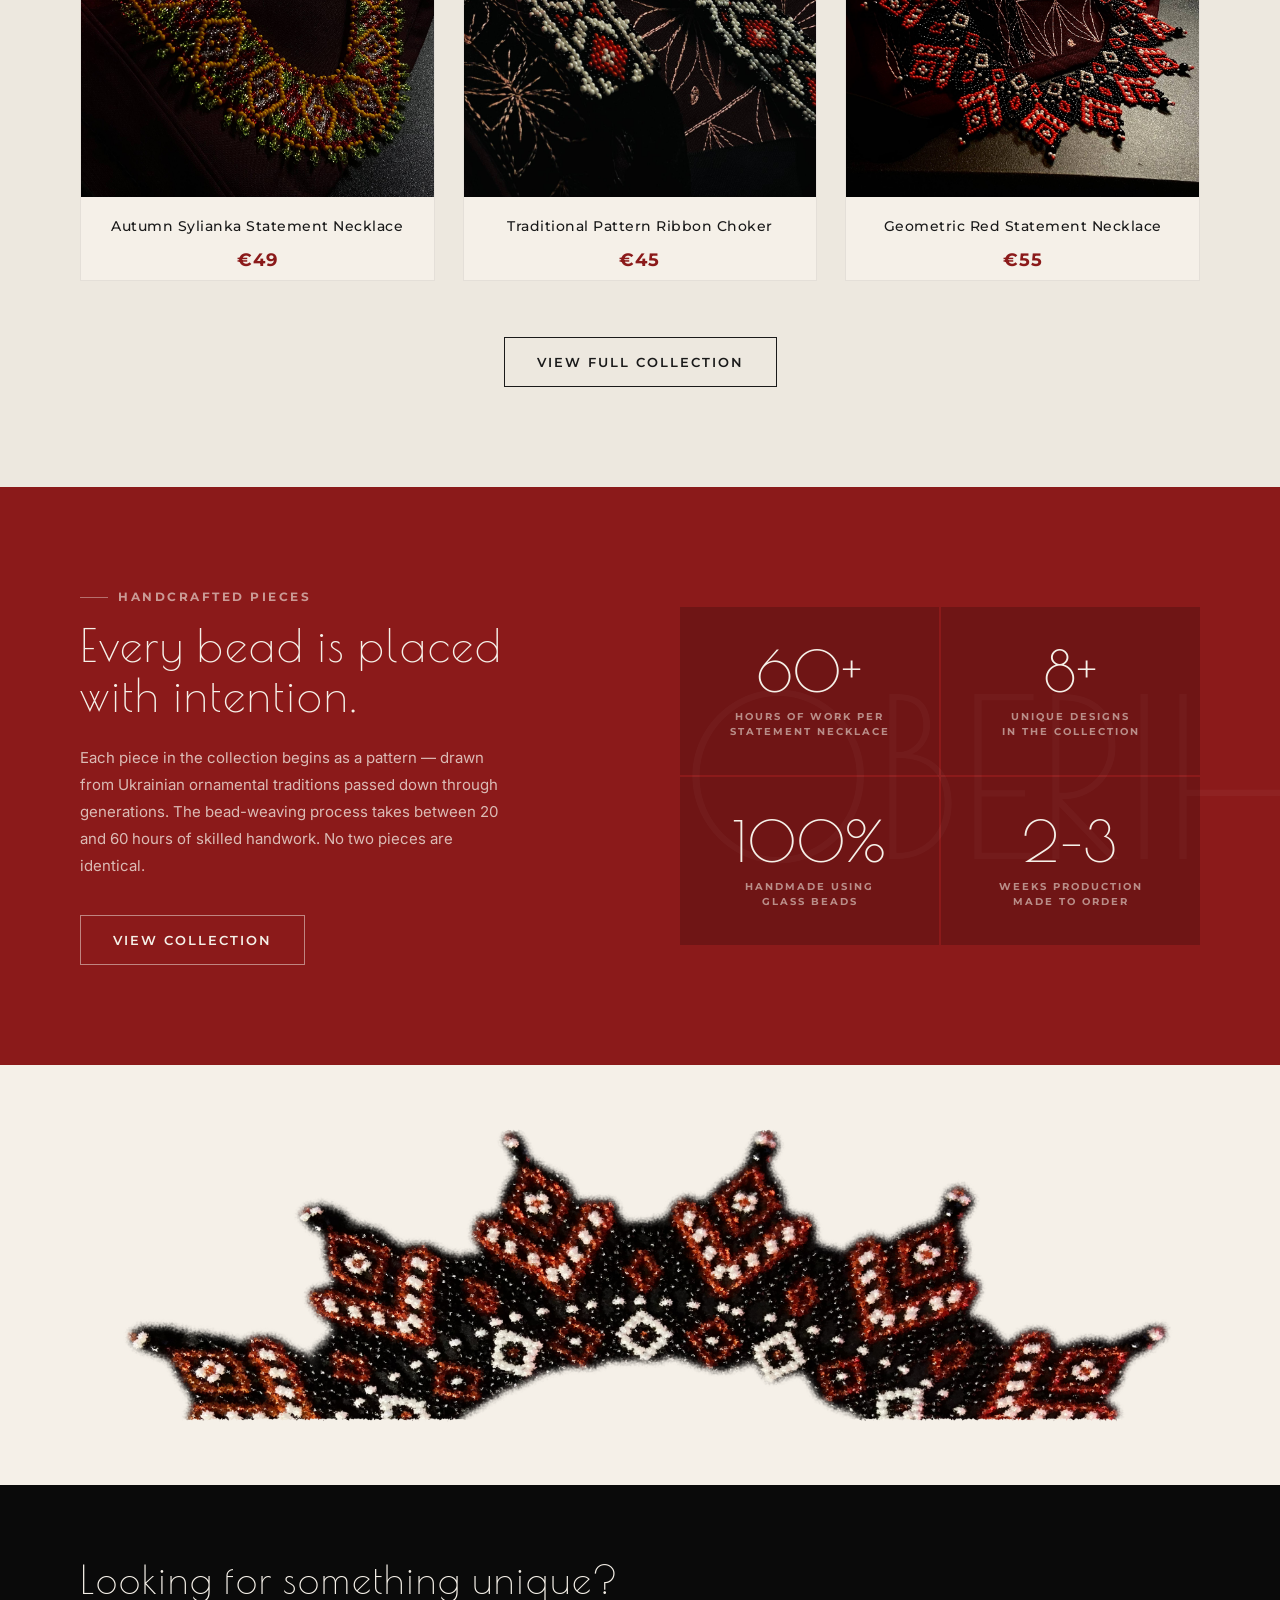
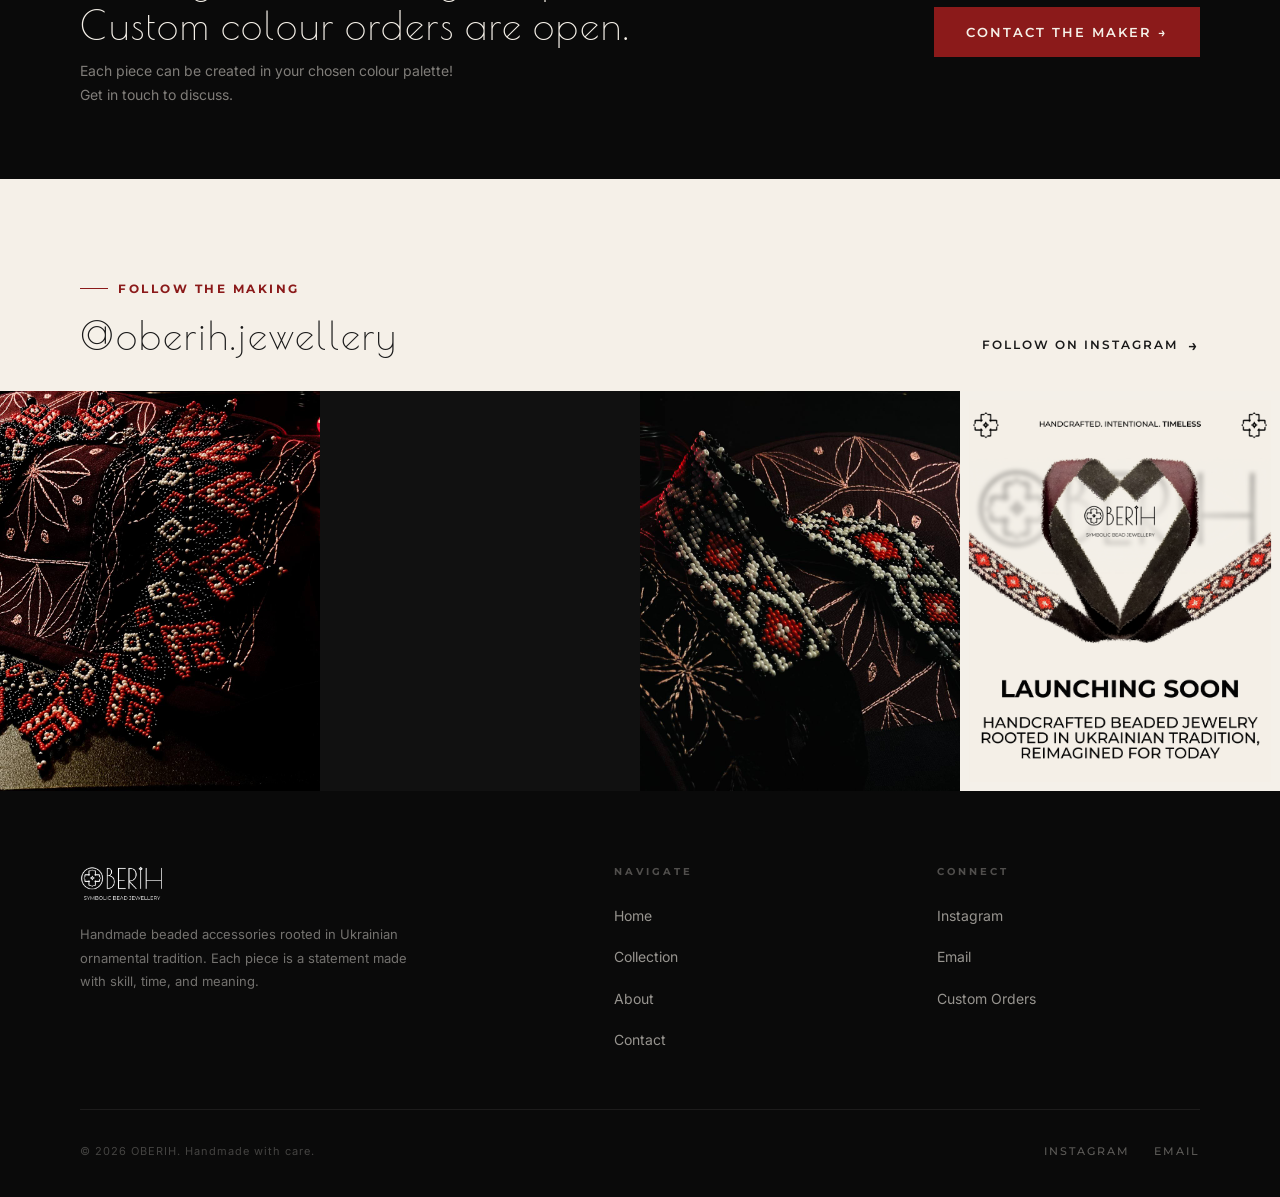
==== commit 3656899c: "product pages & footer fix, about page complete" ====
--- a/index.html
+++ b/index.html
@@ -13,6 +13,15 @@
 </head>
 <body>
  
+<!-- ===== INTRO VIDEO OVERLAY ===== -->
+<div id="introOverlay">
+  <video id="introVideo" autoplay muted playsinline>
+    <source src="images/intro-video.mp4" type="video/mp4">
+    Your browser does not support the video tag.
+  </video>
+</div>
+
+
 <!-- ===== NAVIGATION ===== -->
 <nav class="main-nav">
   <div class="nav-inner">
@@ -29,10 +38,9 @@
 
       </div>
       <div class="nav-logo-divider"></div>
-      <div class="nav-logo-words">
-        <span class="nav-brand">OBERIH</span>
-        <span class="nav-tagline">symbolic bead jewellery</span>
-      </div>
+<div class="nav-logo-words">
+  <img src="images/ui/LOGO BLACK.png" alt="OBERIH logo text">
+</div>
     </a>
  
     <ul class="nav-links">
@@ -357,26 +365,11 @@
         <div class="footer-logo">
 
           <!-- ============================================================
-               🖼️ FOOTER LOGO IMAGE SPOT
-               Replace the <svg>...</svg> block below with:
-               <img src="images/ui/logo-symbol-white.png"
-                    alt="OBERIH logo"
-                    style="width:26px;height:26px;object-fit:contain;">
-               Use a white version of your logo PNG (transparent background)
-               so it shows up on the dark footer background.
+               🖼️ 
                ============================================================ -->
-          <svg viewBox="0 0 40 40" fill="none" xmlns="http://www.w3.org/2000/svg">
-            <rect x="15" y="2"  width="10" height="10" stroke="#f5f0e8" stroke-width="1.2"/>
-            <rect x="15" y="28" width="10" height="10" stroke="#f5f0e8" stroke-width="1.2"/>
-            <rect x="2"  y="15" width="10" height="10" stroke="#f5f0e8" stroke-width="1.2"/>
-            <rect x="28" y="15" width="10" height="10" stroke="#f5f0e8" stroke-width="1.2"/>
-            <rect x="15" y="15" width="10" height="10" stroke="#f5f0e8" stroke-width="1.2"/>
-            <circle cx="20" cy="20" r="3" fill="#8B1A1A"/>
-          </svg>
-
-          OBERIH
-        </div>
-        <p class="footer-tagline">Symbolic bead jewellery</p>
+  <img src="images/ui/LOGO WHITE.png" alt="OBERIH logo text">
+
+        </div>
         <p class="footer-desc">
           Handmade beaded accessories rooted in Ukrainian ornamental tradition.
           Each piece is a statement made with skill, time, and meaning.
@@ -395,7 +388,7 @@
         <p class="footer-col-title">Connect</p>
         <ul class="footer-links">
           <li><a href="https://instagram.com/oberih.jewellery" target="_blank">Instagram</a></li>
-          <li><a href="contact.html">Email</a></li>
+          <li><a href="mailto:oberihjewellery@gmail.com">Email</a></li>
           <li><a href="contact.html">Custom Orders</a></li>
         </ul>
       </div>
@@ -404,7 +397,7 @@
       <p class="footer-copy">© 2026 OBERIH. Handmade with care.</p>
       <div class="footer-social">
         <a href="https://instagram.com/oberih.jewellery" target="_blank">Instagram</a>
-        <a href="contact.html">Email</a>
+        <a href="mailto:oberihjewellery@gmail.com">Email</a>
       </div>
     </div>
   </div>
@@ -412,6 +405,36 @@
  
  
 <script>
+
+  const introOverlay = document.getElementById('introOverlay');
+  const introVideo = document.getElementById('introVideo');
+
+  // Only show on first visit
+  if (!sessionStorage.getItem('introPlayed')) {
+
+    introVideo.addEventListener('ended', () => {
+      introOverlay.classList.add('fade-out');
+
+      // Remove overlay completely after fade
+      setTimeout(() => {
+        introOverlay.style.display = 'none';
+      }, 1000);
+
+      // Save that it played
+      sessionStorage.setItem('introPlayed', 'true');
+    });
+
+  } else {
+    // Skip intro if already seen
+    introOverlay.style.display = 'none';
+  }
+
+
+
+
+
+
+
   const hamburgerBtn   = document.getElementById('hamburgerBtn');
   const mobileNav      = document.getElementById('mobileNav');
   const mobileNavClose = document.getElementById('mobileNavClose');
--- a/css/style.css
+++ b/css/style.css
@@ -1,7 +1,33 @@
-
-    /* =====================================================
-       CSS VARIABLES — paste these into your style.css
-       ===================================================== */
+/* ===== INTRO VIDEO OVERLAY ===== */
+#introOverlay {
+  position: fixed;
+  top: 0;
+  left: 0;
+  width: 100%;
+  height: 100%;
+  background: #FAF8F4;
+  display: flex;
+  align-items: center;
+  justify-content: center;
+  z-index: 9999;
+  opacity: 1;
+  transition: opacity 1s ease;
+}
+
+#introOverlay.fade-out {
+  opacity: 0;
+  pointer-events: none;
+}
+
+/* Video stays its real size */
+#introVideo {
+  max-width: 90%;
+  max-height: 90%;
+  object-fit: contain;
+}
+
+
+
     :root {
       /* Fonts */
       --font-logo:    'Poiret One', cursive;
@@ -231,8 +257,8 @@
     }
  
     .nav-logo-symbol svg {
-      width: 32px;
-      height: 32px;
+      width: 36px;
+      height: 36px;
     }
  
     .nav-logo-divider {
@@ -241,8 +267,17 @@
       background: rgba(26,26,26,0.2);
     }
  
-    .nav-logo-words { display: flex; flex-direction: column; gap: 1px; }
- 
+.nav-logo-words {
+  display: flex;
+  align-items: center; /* centers image vertically */
+}
+
+.nav-logo-words img {
+  height: 36px;
+  width: auto;
+  object-fit: contain;
+}
+
     .nav-brand {
       font-family: var(--font-logo);
       font-size: 22px;
@@ -335,7 +370,7 @@
       margin-top: var(--nav-height);
       position: relative;
       width: 100%;
-      height: 520px;             /* adjust to taste */
+      height: 320px;             /* adjust 420px */
       overflow: hidden;
       background: var(--charcoal);
     }
@@ -418,14 +453,7 @@
       align-items: center;
     }
  
-    /* 
-    ╔══════════════════════════════════════╗
-    ║  REPLACE .intro-img-placeholder with ║
-    ║  <img src="images/intro-photo.jpg"   ║
-    ║       alt="Collar necklace detail"   ║
-    ║       class="intro-img">             ║
-    ╚══════════════════════════════════════╝
-    */
+  
     .intro-img-wrap {
       aspect-ratio: 4 / 4;
       overflow: hidden;
@@ -855,26 +883,19 @@
     }
  
     .footer-logo {
-      font-family: var(--font-logo);
-      font-size: 26px;
-      letter-spacing: 3px;
-      color: var(--cream);
-      margin-bottom: 6px;
-      display: flex;
-      align-items: center;
-      gap: 12px;
-    }
- 
-    .footer-logo svg { width: 26px; height: 26px; }
- 
-    .footer-tagline {
-      font-family: var(--font-heading);
-      font-size: 9px;
-      letter-spacing: 2.5px;
-      text-transform: uppercase;
-      color: rgba(245,240,232,0.3);
-      margin-bottom: 20px;
-    }
+  display: flex;
+  align-items: center; /* centers image vertically */
+        margin-bottom: 20px;
+
+}
+
+.footer-logo img {
+  height: 40px;
+  width: auto;
+  object-fit: contain;
+}
+  
+
  
     .footer-desc {
       font-size: 13px;
@@ -996,7 +1017,10 @@
         --section-pad-h: 24px;
         --section-pad-v: 60px;
       }
- 
+ .nav-logo-words img {
+    height: 28px;
+  }
+
       .nav-links,
       .nav-instagram { display: none; }
       .nav-hamburger { display: flex; }
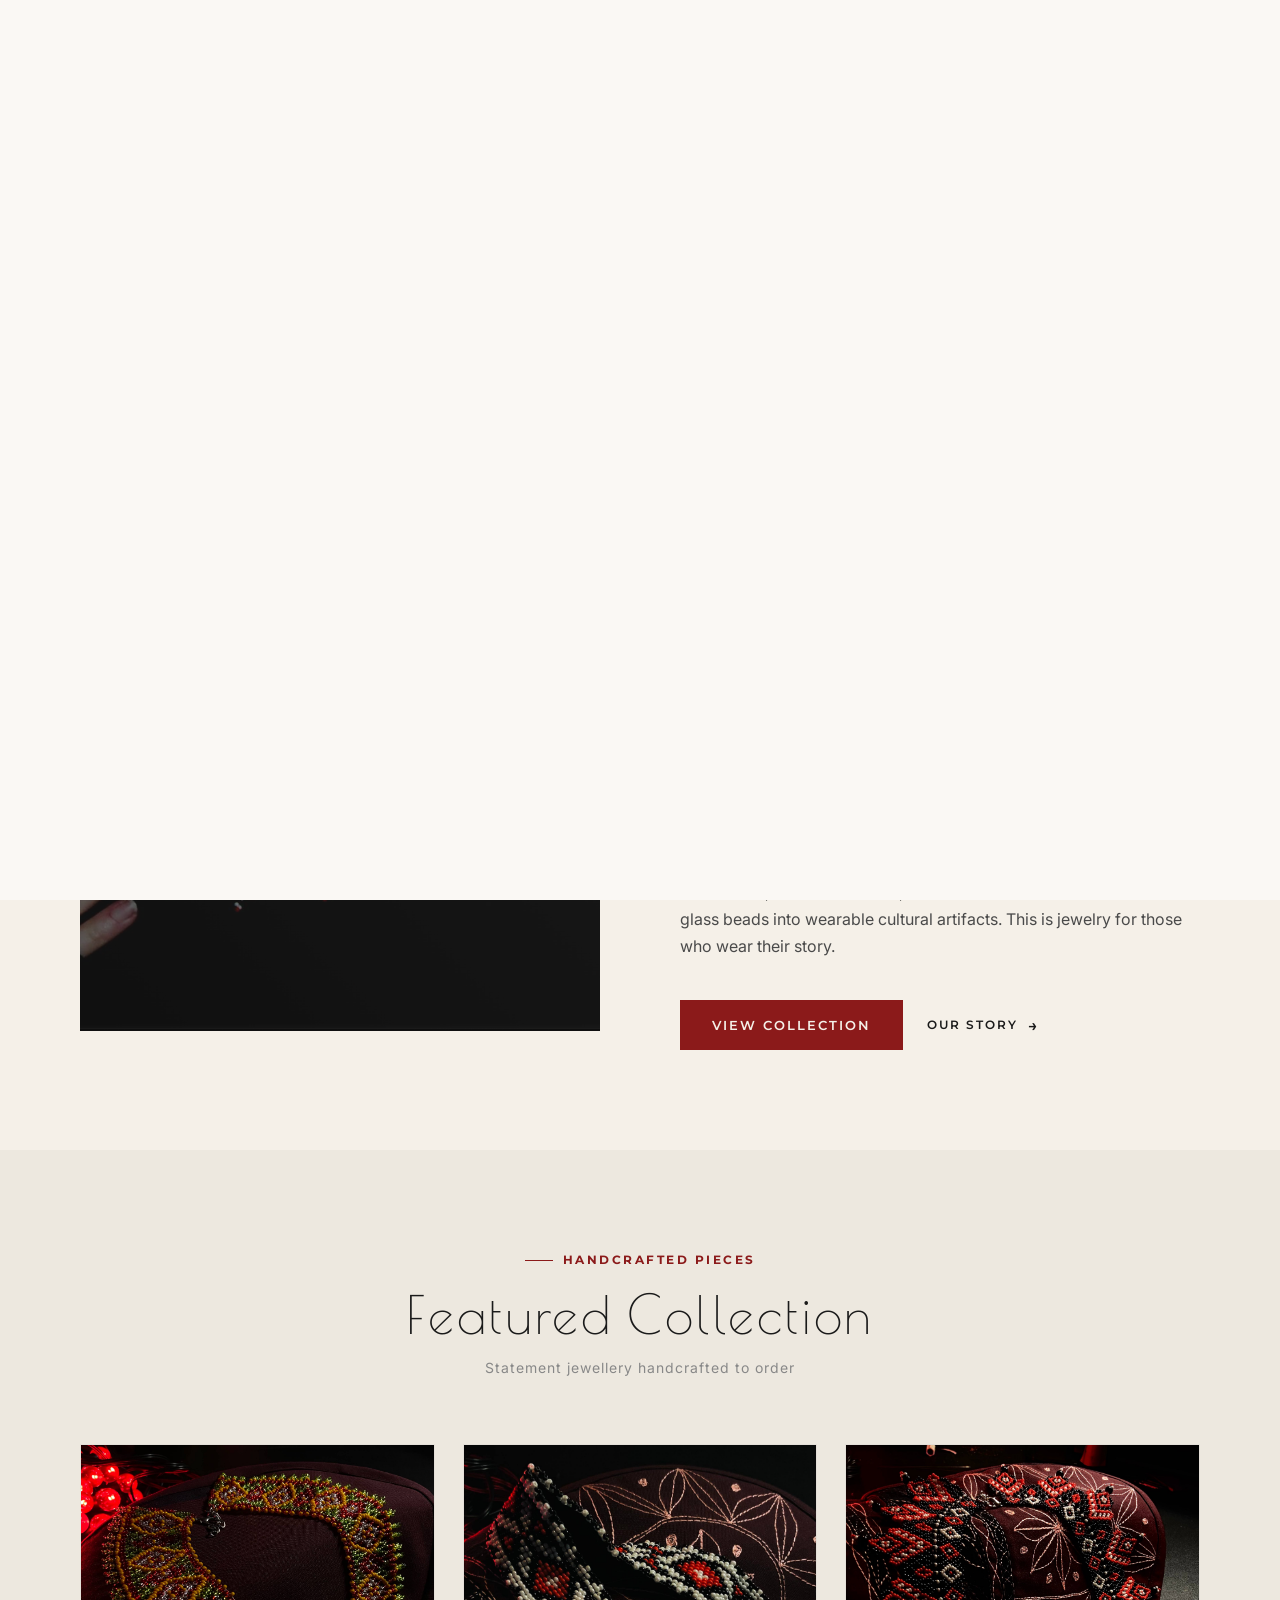
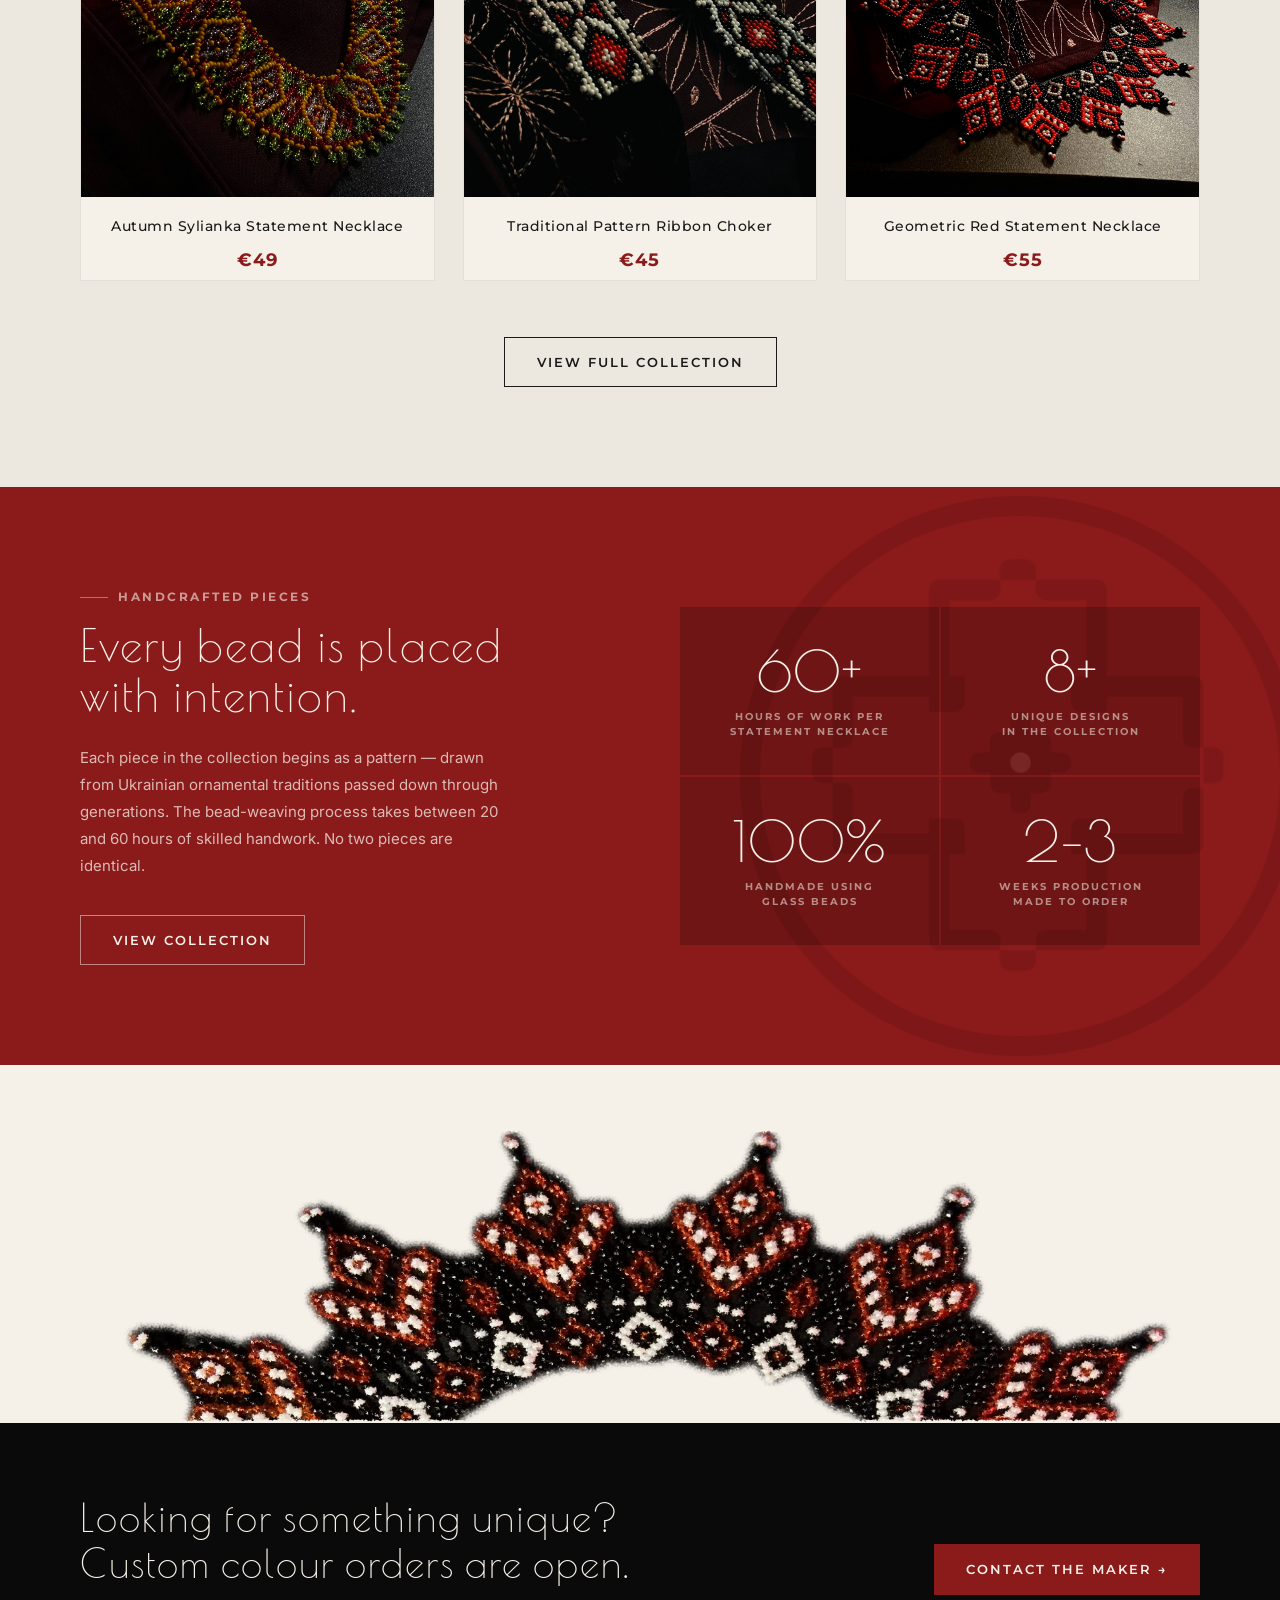
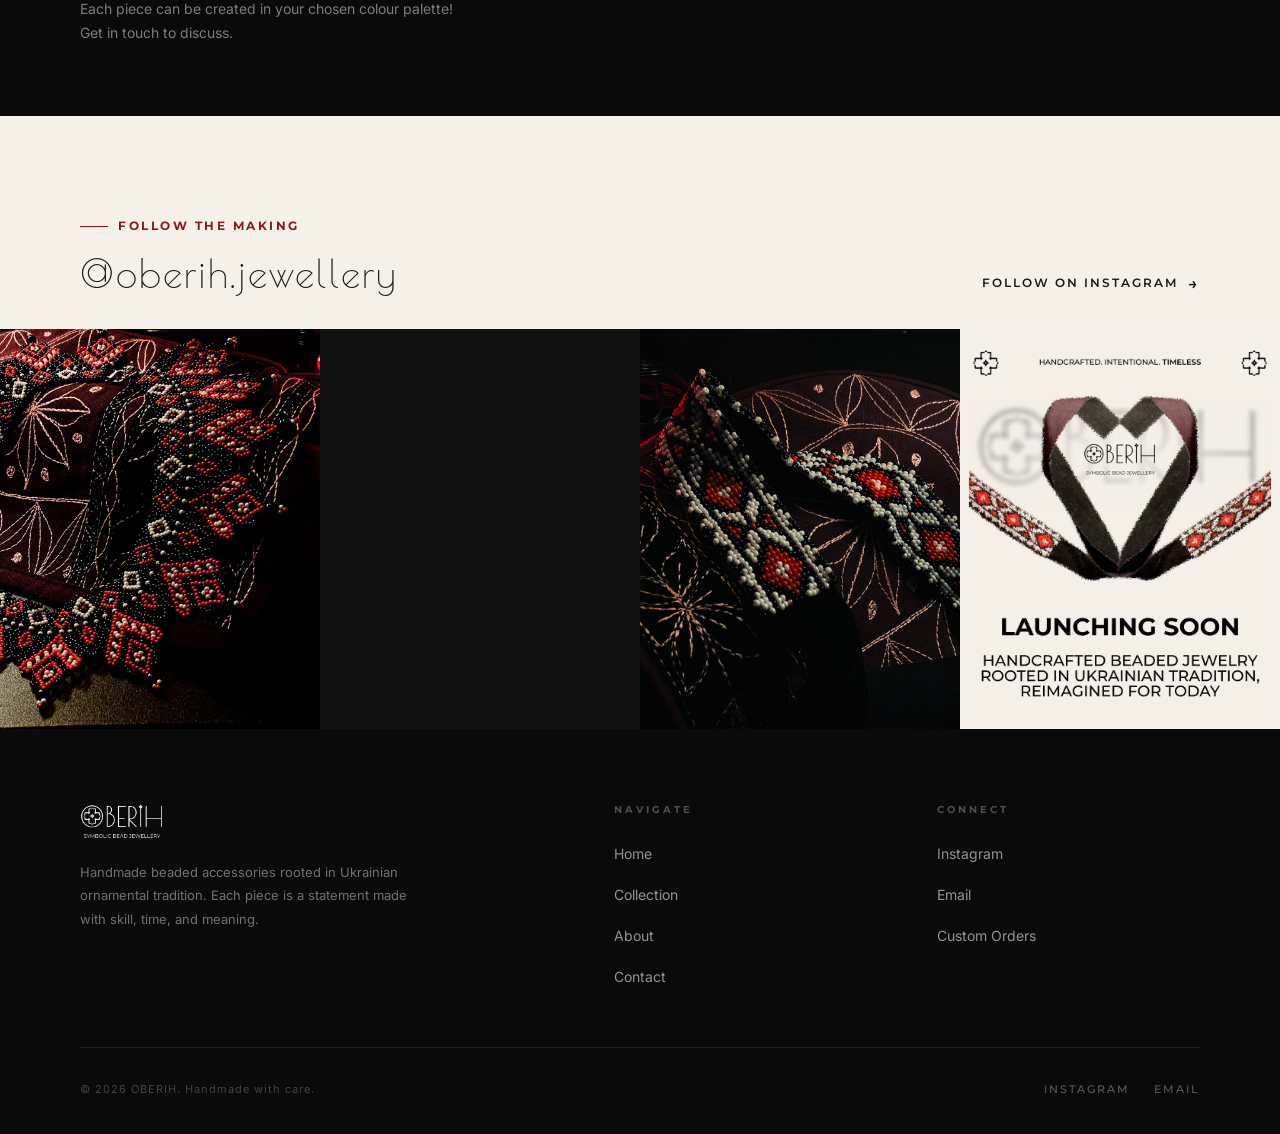
==== commit 40ee9a95: "final payment setup" ====
--- a/index.html
+++ b/index.html
@@ -103,7 +103,6 @@
              ============================================================ -->
       <div class="intro-img-placeholder">
              <img src="images/intro-collar.png"
-              style="width:100%;height:100%;object-fit:cover;"
                   alt="Solar ritual collar necklace detail"
                   class="intro-img">
       </div>
@@ -257,7 +256,7 @@
           <p class="stat-label">Handmade using<br>glass beads</p>
         </div>
         <div class="stat-card">
-          <p class="stat-number">2–3</p>
+          <p class="stat-number">2-3</p>
           <p class="stat-label">Weeks production<br>made to order</p>
         </div>
       </div>
--- a/css/style.css
+++ b/css/style.css
@@ -652,20 +652,26 @@
     }
  
     /* big watermark text behind */
-    .craft::before {
-      content: 'OBERIH';
-      position: absolute;
-      right: -40px;
-      top: 50%;
-      transform: translateY(-50%);
-      font-family: var(--font-logo);
-      font-size: 220px;
-      letter-spacing: -4px;
-      color: rgba(255,255,255,0.04);
-      pointer-events: none;
-      white-space: nowrap;
-      line-height: 1;
-    }
+
+.craft::before {
+  content: "";
+  position: absolute;
+
+  top: 50%;
+  right: -40px;
+  transform: translateY(-50%);
+
+  width: 600px;   /* control size */
+  height: 600px;
+
+  background: url("../images/ui/LOGO SIMPLE BLACK.png") no-repeat center;
+  background-size: contain;
+
+  opacity: 0.09; /* transparency ( 0.05–0.2) */
+
+  pointer-events: none;
+  z-index: 0;
+}
  
     .craft-inner {
       display: grid;
@@ -742,38 +748,27 @@
       padding: 0;
       overflow: hidden;
       position: relative;
-      min-height: 420px;
-      display: flex;
+  width: 100%;
+  height: auto;   /* KEY FIX */
+  display: flex;      
       align-items: center;
       justify-content: center;
-    }
- 
-   
-    .feature-img-placeholder {
-      width: 100%;
-      min-height: 420px;
-      background: var(--cream);
-      display: flex;
-      align-items: center;
-      justify-content: center;
-      position: relative;
-    }
- 
-    .feature-img-inner {
-      width: 700px;
-      max-width: 90%;
-      aspect-ratio: 16/9;
-      background: radial-gradient(ellipse at 50% 70%, rgba(139,26,26,0.15) 0%, transparent 70%), var(--cream-dark);
-      display: flex;
-      align-items: center;
-      justify-content: center;
-    }
+        padding-bottom: 0;
+  margin-bottom: 0;
+    margin-top: 5%;
+
+    }
+
+
+ 
+ 
  
     /* =====================================================
        CTA BANNER
        Wireframe: dark bg | text left | button right
        ===================================================== */
     .cta-banner {
+        margin-top: 0;
       background: var(--black);
       padding: 72px 0;
     }
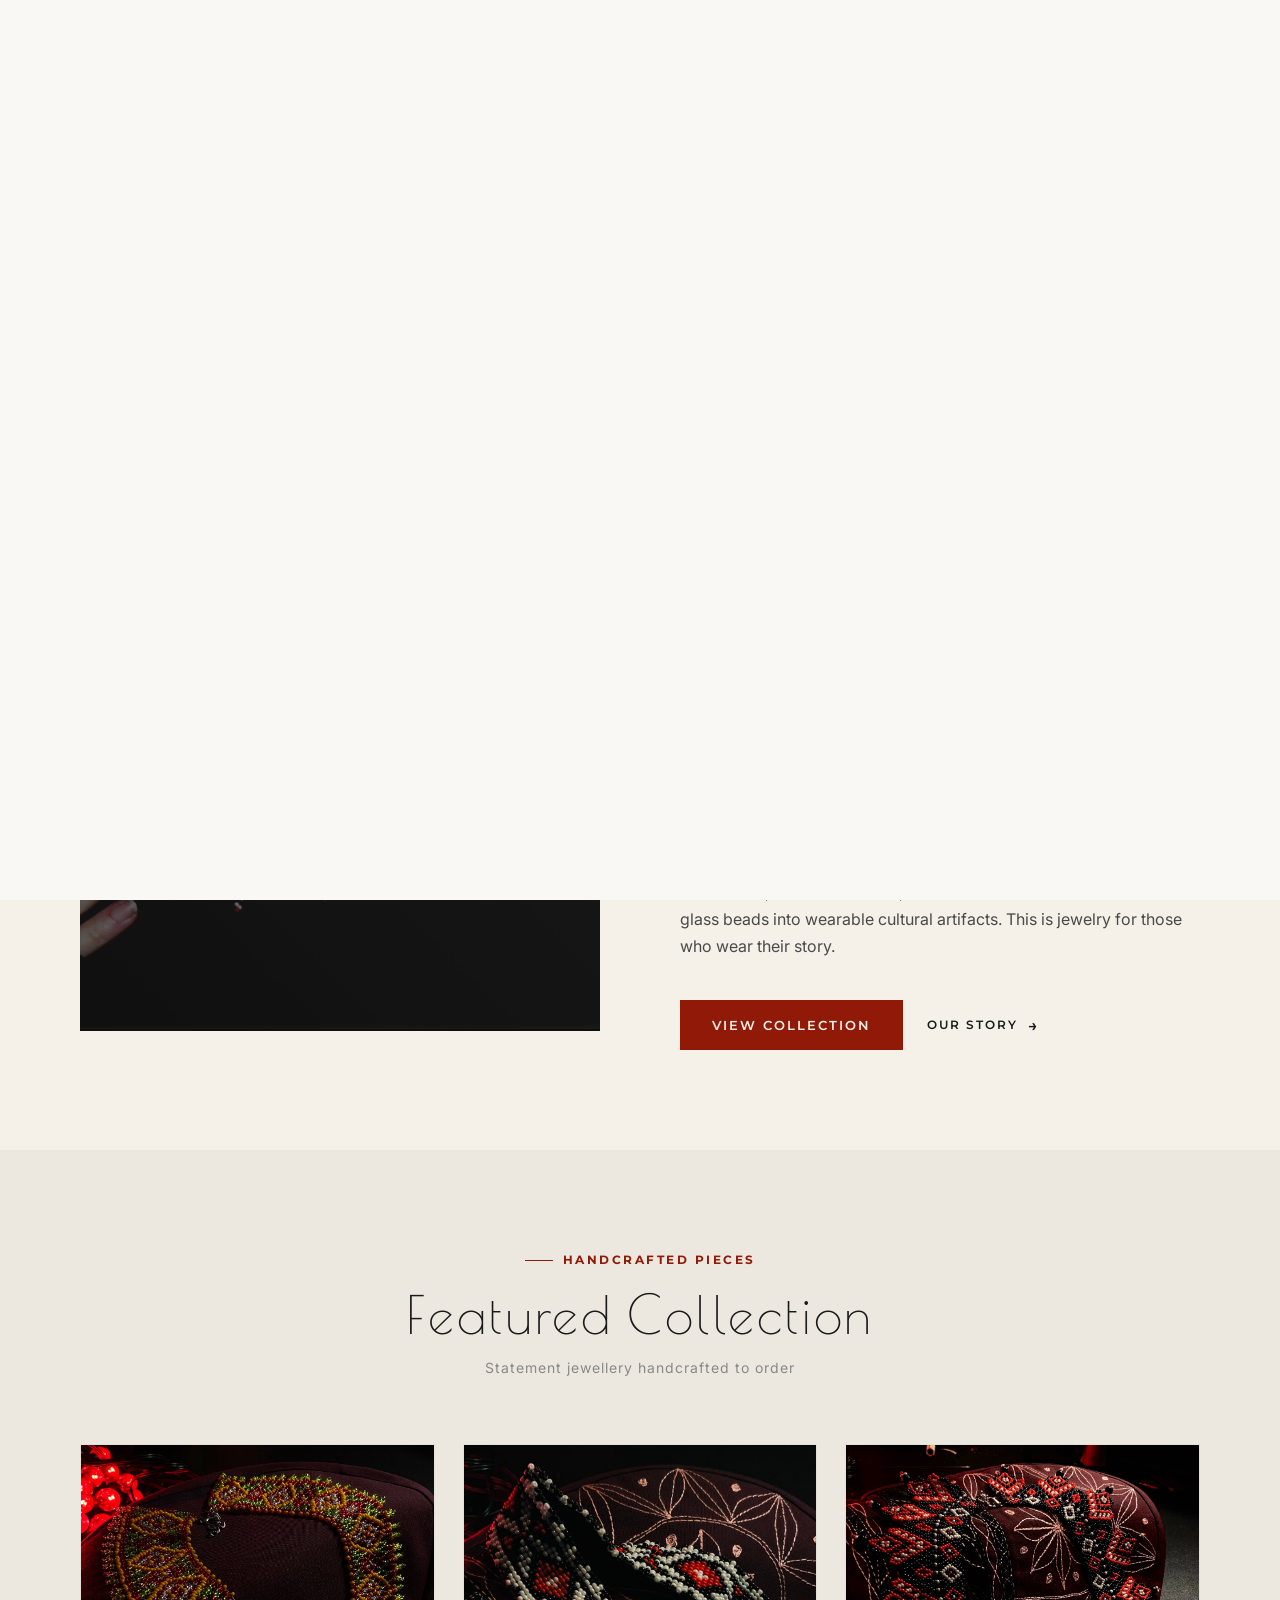
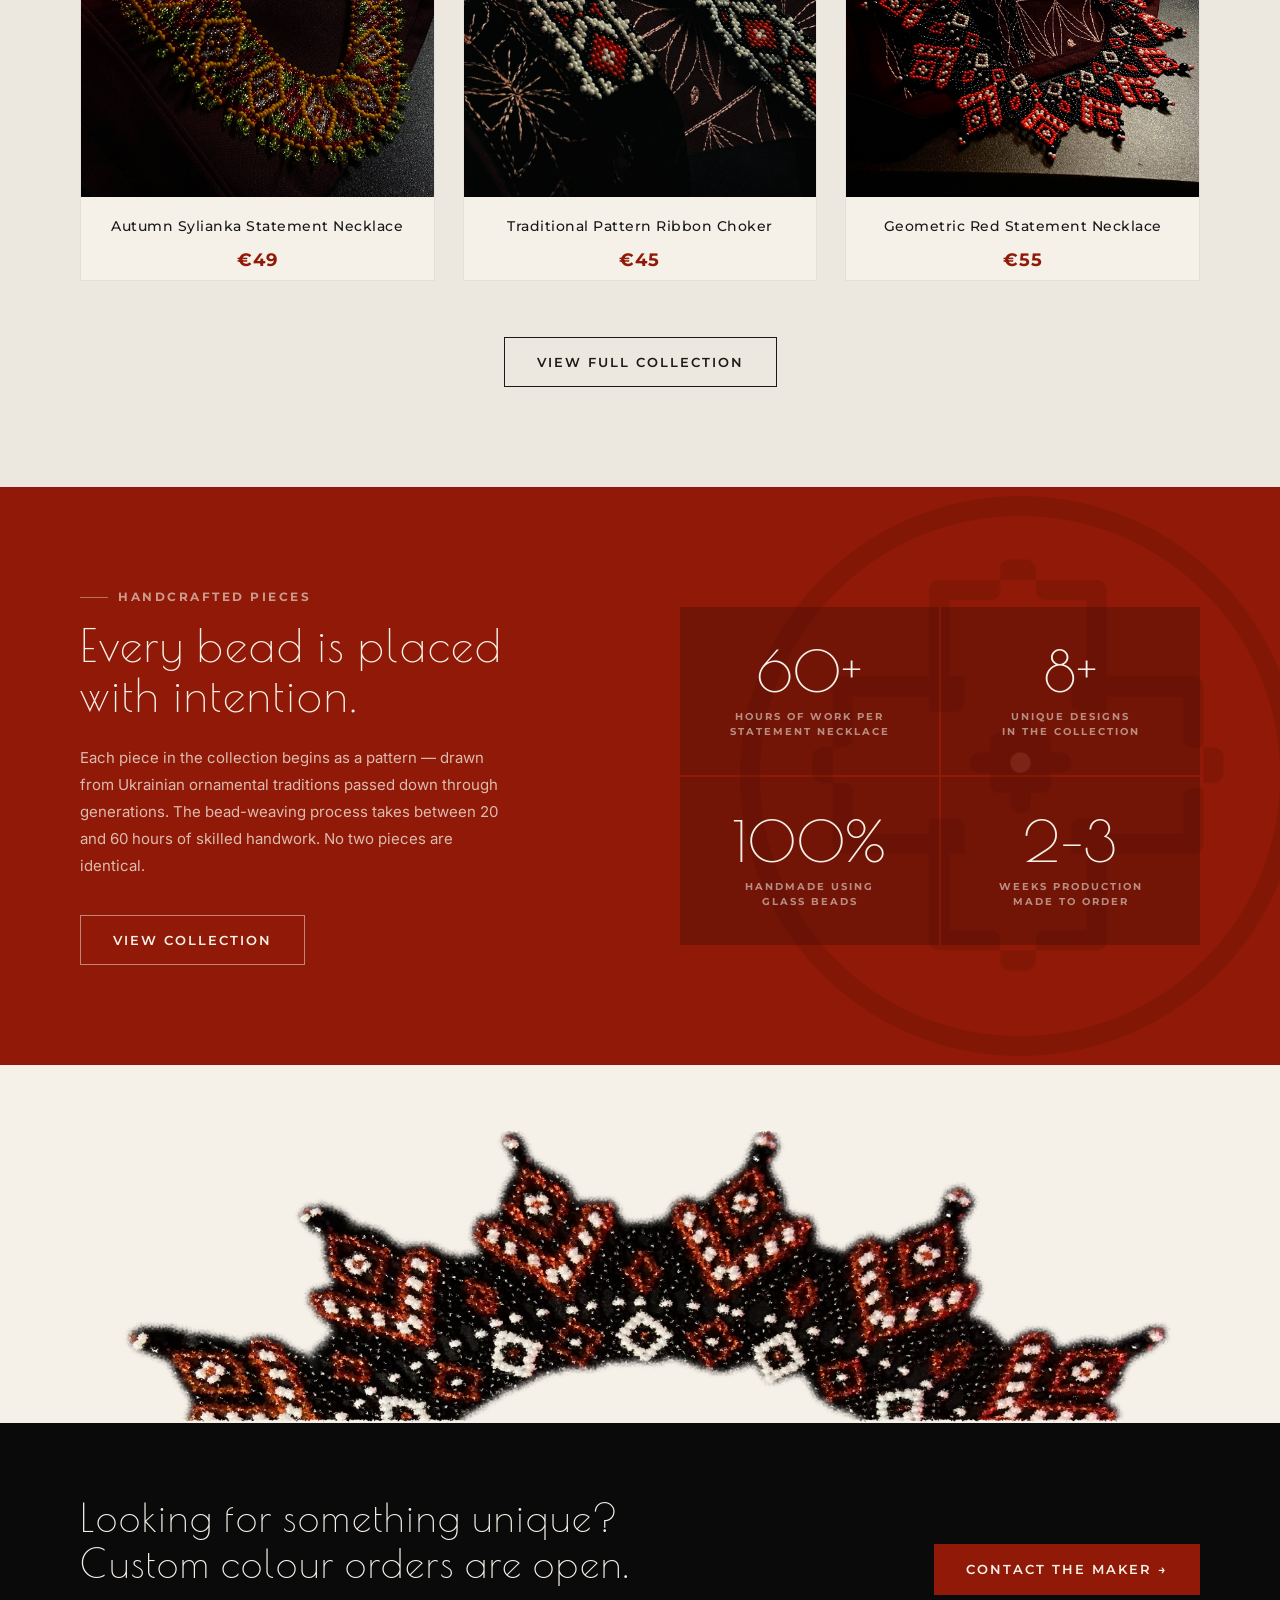
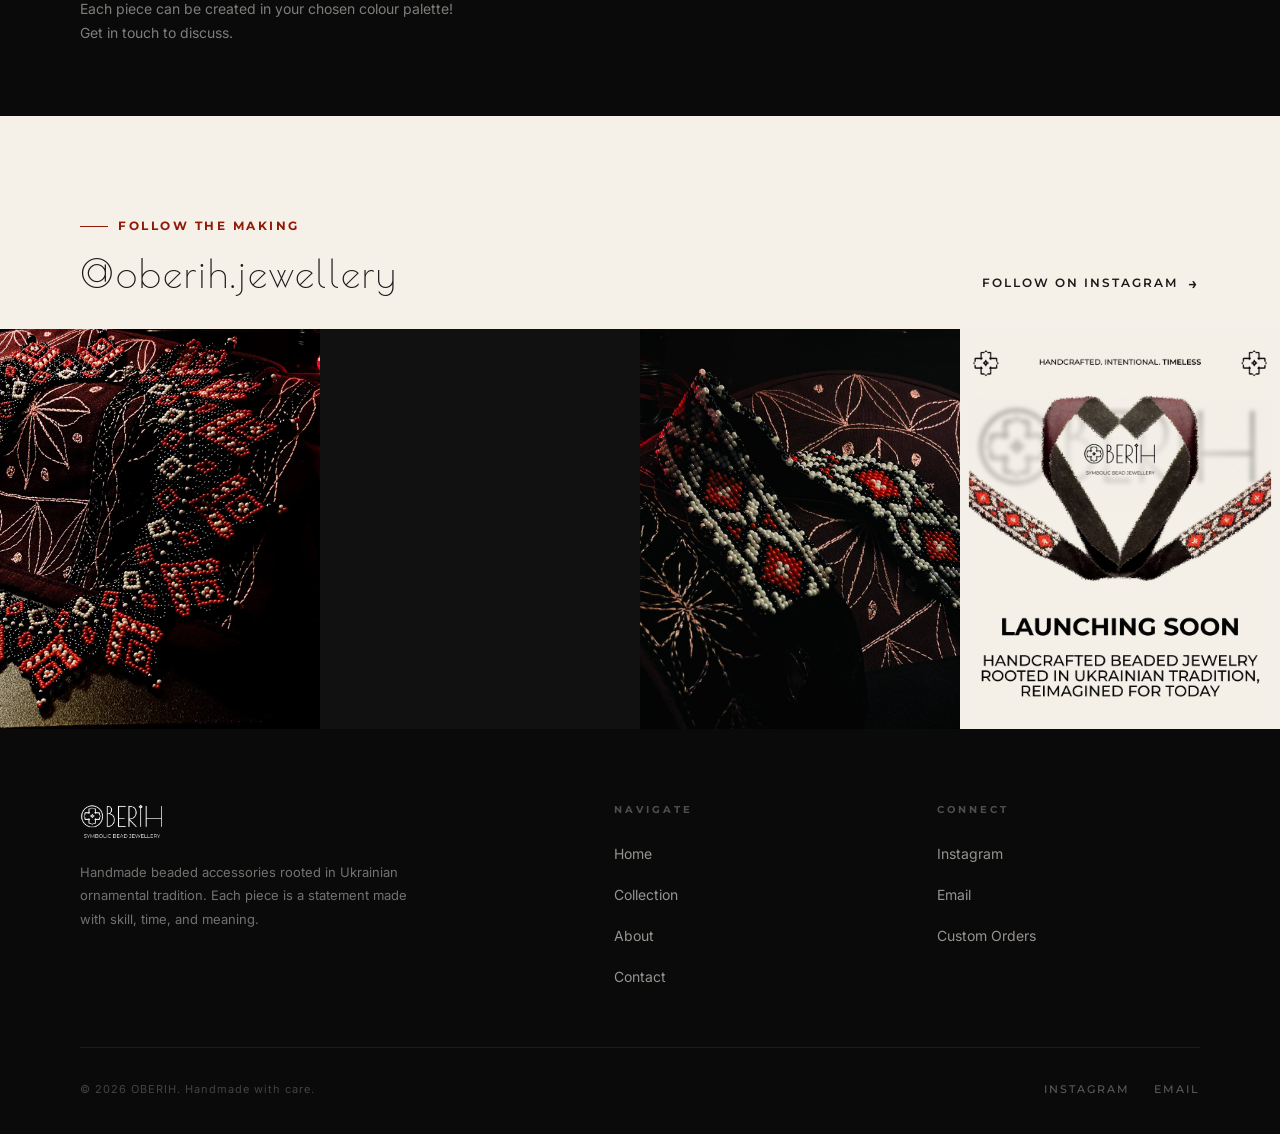
==== commit bb2a053d: "dark theme implemented" ====
--- a/index.html
+++ b/index.html
@@ -3,6 +3,14 @@
 <head>
   <meta charset="UTF-8">
   <meta name="viewport" content="width=device-width, initial-scale=1.0">
+  <!-- Theme: must be first to prevent flash -->
+  <script>
+    (function() {
+      var theme = localStorage.getItem('oberih-theme');
+      if (theme) document.documentElement.setAttribute('data-theme', theme);
+    })();
+  </script>
+
   <title>OBERIH — Symbolic Bead Jewellery</title>
  
   <link href="https://fonts.googleapis.com/css2?family=Poiret+One&family=Philosopher:ital@0;1&family=Montserrat:wght@400;500;600;700&family=Inter:wght@300;400;500&display=swap" rel="stylesheet">
@@ -59,6 +67,28 @@
       Instagram
     </a>
  
+ <!-- Theme toggle button before the hamburger button -->
+<button class="theme-toggle" id="themeToggle" aria-label="Toggle dark mode">
+  <!-- Sun icon (shown in dark mode — click to go light) -->
+  <svg class="theme-icon theme-icon--sun" width="18" height="18" viewBox="0 0 24 24" fill="none" stroke="currentColor" stroke-width="1.8">
+    <circle cx="12" cy="12" r="5"/>
+    <line x1="12" y1="1" x2="12" y2="3"/>
+    <line x1="12" y1="21" x2="12" y2="23"/>
+    <line x1="4.22" y1="4.22" x2="5.64" y2="5.64"/>
+    <line x1="18.36" y1="18.36" x2="19.78" y2="19.78"/>
+    <line x1="1" y1="12" x2="3" y2="12"/>
+    <line x1="21" y1="12" x2="23" y2="12"/>
+    <line x1="4.22" y1="19.78" x2="5.64" y2="18.36"/>
+    <line x1="18.36" y1="5.64" x2="19.78" y2="4.22"/>
+  </svg>
+  <!-- Moon icon (shown in light mode — click to go dark) -->
+  <svg class="theme-icon theme-icon--moon" width="18" height="18" viewBox="0 0 24 24" fill="none" stroke="currentColor" stroke-width="1.8">
+    <path d="M21 12.79A9 9 0 1 1 11.21 3 7 7 0 0 0 21 12.79z"/>
+  </svg>
+</button>
+
+
+
     <button class="nav-hamburger" id="hamburgerBtn" aria-label="Open menu">
       <span></span><span></span><span></span>
     </button>
@@ -157,10 +187,11 @@
           <!-- ============================================================
                🖼️ 
                ============================================================ -->
-          <div class="card-img-placeholder">
+<a href="products/autumn-sylianka-necklace.html" target="_blank" >
 <img src="images/products/Autumn Sylianka Statement Necklace 2.jpg"
                     alt="Autumn Sylianka Statement Necklace 2"
-                    class="card-img">          </div>
+                    class="card-img">           
+ </a>
 
           <div class="card-hover">
             <span class="card-hover-text">View Piece</span>
@@ -174,14 +205,13 @@
  
       <div class="product-card">
         <div class="card-img-wrap">
-
           <!-- ============================================================
                🖼️ 
                ============================================================ -->
-          <div class="card-img-placeholder">
+<a href="products/ribbon-choker.html" target="_blank" >
          <img src="images/products/Traditional Pattern Ribbon Choker 2.jpg"
                     alt="Traditional Pattern Ribbon Choker"
-                    class="card-img">          </div>
+                    class="card-img">  </a>        
 
           <div class="card-hover">
             <span class="card-hover-text">View Piece</span>
@@ -199,10 +229,10 @@
           <!-- ============================================================
                🖼️ 
                ============================================================ -->
-          <div class="card-img-placeholder">
+<a href="products/geometric-red-necklace.html" target="_blank">
               <img src="images/ui/Geometric Red Statement Necklace 2.jpg"
                     alt="Geometric Red Necklace"
-                    class="card-img">          </div>
+                    class="card-img">     </a>       
 
           <div class="card-hover">
             <span class="card-hover-text">View Piece</span>
@@ -310,7 +340,7 @@
       <div>
         <p class="eyebrow">Follow the Making</p>
         <a href="https://instagram.com/oberih.jewellery" target="_blank">
-        <h2 class="insta-handle">@oberih.jewellery</h2>
+        <h2 class="insta-handle">@oberih.jewellery</h2> </a>
       </div>
       <a href="https://instagram.com/oberih.jewellery" target="_blank" class="btn btn-ghost">
         Follow on Instagram
@@ -323,34 +353,34 @@
     <!-- ============================================================
          🖼️ 
          ============================================================ -->
-    <div class="insta-tile">
+<a href="https://instagram.com/oberih.jewellery" target="_blank" class="insta-tile">
          <img src="images/ui/insta-1.JPG" alt="Instagram photo 1"
-              style="width:100%;height:100%;object-fit:cover;">    </div>
+              style="width:100%;height:100%;object-fit:cover;">    </a>
               
     <!-- ============================================================
          🖼️ 
          ============================================================ -->
-<div class="insta-tile">
+<a href="https://instagram.com/oberih.jewellery" target="_blank" class="insta-tile">
   <video autoplay muted loop playsinline
          style="width:100%; height:100%; object-fit:cover;">
     <source src="images/ui/insta-2.mp4" type="video/mp4">
     Your browser does not support the video tag.
   </video>
-</div>
+</a>
 
     <!-- ============================================================
          🖼️ 
          ============================================================ -->
-    <div class="insta-tile">
+<a href="https://instagram.com/oberih.jewellery" target="_blank" class="insta-tile">
 <img src="images/ui/insta-3.JPG" alt="Instagram photo 3"
-              style="width:100%;height:100%;object-fit:cover;">    </div>
+              style="width:100%;height:100%;object-fit:cover;">    </a>
 
     <!-- ============================================================
          🖼️ 
          ============================================================ -->
-         <div class="insta-tile">
+<a href="https://instagram.com/oberih.jewellery" target="_blank" class="insta-tile">
          <img src="images/ui/insta-4.png" alt="Instagram photo 4"
-              style="width:100%;height:100%;object-fit:cover;">     </div>
+              style="width:100%;height:100%;object-fit:cover;">     </a>
  
   </div>
 </section>
@@ -463,5 +493,7 @@
   });
 </script>
  
+   <script src="js/main.js"></script>
+
 </body>
 </html>
--- a/css/style.css
+++ b/css/style.css
@@ -27,41 +27,68 @@
 }
 
 
-
-    :root {
-      /* Fonts */
-      --font-logo:    'Poiret One', cursive;
-      --font-heading: 'Montserrat', sans-serif;
-      --font-body:    'Inter', sans-serif;
-      --font-accent:  'Philosopher', serif;
- 
-      /* Font sizes */
-      --size-h1:    72px;
-      --size-h2:    40px;
-      --size-h3:    24px;
-      --size-h4:    14px;
-      --size-body:  16px;
-      --size-small: 14px;
-      --size-label: 12px;
- 
-      /* Brand colours — from your moodboard */
-      --cream:        #F5F0E8;
-      --cream-dark:   #EDE8DF;
-      --black:        #0a0a0a;
-      --charcoal:     #111111;
-      --red:          #8B1A1A;
-      --red-bright:   #901A07;
-      --text-dark:    #1a1a1a;
-      --text-mid:     #4a4a4a;
-      --text-muted:   #888888;
-      --border:       rgba(26,26,26,0.12);
- 
-      /* Layout */
-      --nav-height:       72px;
-      --section-pad-v:    100px;
-      --section-pad-h:    80px;
-      --container-max:    1280px;
-    }
+/* ── LIGHT THEME (default) ── */
+:root {
+  /* Fonts */
+  --font-logo:    'Poiret One', cursive;
+  --font-heading: 'Montserrat', sans-serif;
+  --font-body:    'Inter', sans-serif;
+  --font-accent:  'Philosopher', serif;
+
+  /* Font sizes */
+  --size-h1:    72px;
+  --size-h2:    40px;
+  --size-h3:    24px;
+  --size-h4:    14px;
+  --size-body:  16px;
+  --size-small: 14px;
+  --size-label: 12px;
+
+  /* Brand colours */
+  --cream:        #F5F0E8;
+  --cream-dark:   #EDE8DF;
+  --black:        #0a0a0a;
+  --charcoal:     #111111;
+  --red:          #901A07;
+  --red-bright:   #C0392B;
+  --text-dark:    #1a1a1a;
+  --text-mid:     #4a4a4a;
+  --text-muted:   #888888;
+  --border:       rgba(26,26,26,0.12);
+
+  /* UI surfaces */
+  --bg-page:      #F5F0E8;
+  --bg-section:   #EDE8DF;
+  --bg-nav:       #F5F0E8;
+  --nav-border:   rgba(26,26,26,0.1);
+
+  /* Layout */
+  --nav-height:       72px;
+  --section-pad-v:    100px;
+  --section-pad-h:    80px;
+  --container-max:    1280px;
+}
+
+/* ── DARK THEME ── */
+[data-theme="dark"] {
+  --cream:        #f0ece3;
+  --cream-dark:   #2a2a2a;
+  --black:        #0a0a0a;
+  --charcoal:     #1a1a1a;
+  --red:          #8B1A1A;
+  --red-bright:   #C0392B;
+  --text-dark:    #f0ece3;
+  --text-mid:     rgba(240,236,227,0.7);
+  --text-muted:   rgba(240,236,227,0.4);
+  --border:       rgba(240,236,227,0.1);
+
+  --bg-page:      #0a0a0a;
+  --bg-section:   #111111;
+  --bg-nav:       #0a0a0a;
+  --nav-border:   rgba(240,236,227,0.08);
+}
+
+
  
     /* =====================================================
        RESET & BASE
@@ -70,8 +97,8 @@
     html { scroll-behavior: smooth; }
  
     body {
-      background: var(--cream);
-      color: var(--text-dark);
+   background: var(--bg-page);   /* was: var(--cream) */
+  color: var(--text-dark);
       font-family: var(--font-body);
       font-size: var(--size-body);
       font-weight: 400;
@@ -228,13 +255,47 @@
        NAVIGATION
        Matches wireframe: logo left | links centre | instagram right
        ===================================================== */
+/* ── THEME TOGGLE BUTTON ───────────────────────────── */
+
+.theme-toggle {
+  background: none;
+  border: 1px solid var(--border);
+  cursor: pointer;
+  width: 36px;
+  height: 36px;
+  display: flex;
+  align-items: center;
+  justify-content: center;
+  color: var(--text-mid);
+  transition: color 0.2s, border-color 0.2s;
+  flex-shrink: 0;
+}
+
+.theme-toggle:hover {
+  color: var(--text-dark);
+  border-color: var(--text-dark);
+}
+
+/* Show/hide correct icon based on current theme */
+
+/* Light mode: show moon (to switch to dark) */
+.theme-icon--sun  { display: none; }
+.theme-icon--moon { display: block; }
+
+/* Dark mode: show sun (to switch to light) */
+[data-theme="dark"] .theme-icon--sun  { display: block; }
+[data-theme="dark"] .theme-icon--moon { display: none; }
+
+
+
+
     .main-nav {
       position: fixed;
       top: 0; left: 0; right: 0;
       z-index: 200;
       height: var(--nav-height);
-      background: var(--cream);
-      border-bottom: 1px solid var(--border);
+  background: var(--bg-nav);
+  border-bottom: 1px solid var(--nav-border);
       display: flex;
       align-items: center;
     }
@@ -443,7 +504,7 @@
        ===================================================== */
     .intro {
       padding: var(--section-pad-v) 0;
-      background: var(--cream);
+  background: var(--bg-page);
     }
  
     .intro-inner {
@@ -527,7 +588,7 @@
        ===================================================== */
     .featured {
       padding: var(--section-pad-v) 0;
-      background: var(--cream-dark);
+       background: var(--bg-section);
     }
  
     .featured-header {
@@ -560,7 +621,7 @@
     }
  
     .product-card {
-      background: var(--cream);
+  background: var(--bg-page);
       position: relative;
       overflow: hidden;
       cursor: pointer;
@@ -575,15 +636,7 @@
       position: relative;
     }
  
-    .card-img-placeholder {
-      width: 100%;
-      height: 100%;
-      background: radial-gradient(ellipse at 50% 50%, rgba(139,26,26,0.2) 0%, #111 70%);
-      display: flex;
-      align-items: center;
-      justify-content: center;
-      transition: transform 0.6s ease;
-    }
+
  
     .product-card:hover .card-img-placeholder {
       transform: scale(1.04);
@@ -599,6 +652,7 @@
       justify-content: center;
       opacity: 0;
       transition: opacity 0.3s ease;
+        pointer-events: none;
     }
  
     .product-card:hover .card-hover { opacity: 1; }
@@ -609,7 +663,7 @@
       font-weight: 600;
       letter-spacing: 3px;
       text-transform: uppercase;
-      color: var(--cream);
+  background: var(--bg-page);
       border: 1px solid rgba(245,240,232,0.6);
       padding: 10px 22px;
     }
@@ -744,7 +798,7 @@
        Wireframe: centred large product photo on cream bg
        ===================================================== */
     .feature-img-section {
-      background: var(--cream);
+      background: var(--bg-page);
       padding: 0;
       overflow: hidden;
       position: relative;
@@ -1029,3 +1083,154 @@
       .hero-symbol svg { width: 120px; height: 120px; }
       .craft::before { display: none; }
     }
+
+
+
+
+
+    
+
+    /* =====================================================
+   DARK THEME OVERRIDES
+   components that need more than just
+   variable swaps. images, nav logo, form inputs etc.
+   ===================================================== */
+
+/* Nav logo swap black PNG for white PNG */
+[data-theme="dark"] .nav-logo-symbol img {
+  content: url('../images/ui/LOGO SIMPLE WHITE.png');
+}
+
+[data-theme="dark"] .nav-logo-words img {
+  content: url('../images/ui/LOGO WHITE.png');
+}
+
+/* Nav links colour */
+[data-theme="dark"] .nav-links a {
+  color: rgba(240,236,227,0.7);
+}
+[data-theme="dark"] .nav-links a:hover,
+[data-theme="dark"] .nav-links a.active {
+  color: var(--cream);
+}
+
+[data-theme="dark"] .nav-instagram {
+  color: rgba(240,236,227,0.6);
+}
+
+/* Hamburger bars */
+[data-theme="dark"] .nav-hamburger span {
+  background: var(--cream);
+}
+
+/* Mobile nav drawer */
+[data-theme="dark"] .mobile-nav {
+  background: #0a0a0a;
+}
+[data-theme="dark"] .mobile-nav a {
+  color: var(--cream);
+  border-bottom-color: rgba(240,236,227,0.08);
+}
+
+/* Product cards border */
+[data-theme="dark"] .product-card {
+  border-color: rgba(240,236,227,0.06);
+}
+
+/* Form inputs on contact page */
+[data-theme="dark"] .form-input {
+  background: #1a1a1a;
+  color: var(--cream);
+  border: 1px solid rgba(240,236,227,0.15);
+}
+[data-theme="dark"] .form-input::placeholder {
+  color: rgba(240,236,227,0.3);
+}
+[data-theme="dark"] .form-input:focus {
+  border-color: var(--red-bright);
+}
+
+/* Contact form card — was black, stays dark but gets slight lift */
+[data-theme="dark"] .contact-form-card {
+  background: #111;
+  border: 1px solid rgba(240,236,227,0.06);
+}
+
+/* Info strip */
+[data-theme="dark"] .contact-info-strip {
+  background: #111;
+  border-color: rgba(240,236,227,0.08);
+}
+
+/* Footer no change needed */
+
+/* Collection hero  dark */
+
+/* Process cards stays */
+
+/* Order note input on product pages */
+[data-theme="dark"] .order-note {
+  background: #1a1a1a;
+  color: var(--cream);
+  border-color: rgba(240,236,227,0.15);
+}
+[data-theme="dark"] .order-note::placeholder {
+  color: rgba(240,236,227,0.3);
+}
+
+/* Filter buttons on collection page */
+[data-theme="dark"] .filter-btn {
+  border-color: rgba(240,236,227,0.4);
+  color: var(--cream);
+}
+[data-theme="dark"] .filter-btn--active {
+  background: var(--cream);
+  color: #0a0a0a;
+  border-color: var(--cream);
+}
+
+/* About maker photo placeholder */
+[data-theme="dark"] .maker-img-placeholder {
+  background: #2a2a2a;
+}
+
+/* Stat cards in craft section no change */
+
+/* Btn outline update border for dark bg */
+[data-theme="dark"] .btn-outline {
+  border-color: rgba(240,236,227,0.5);
+  color: var(--cream);
+}
+[data-theme="dark"] .btn-outline:hover {
+  background: var(--cream);
+  color: #0a0a0a;
+}
+
+/* Ghost btn */
+[data-theme="dark"] .btn-ghost {
+  color: rgba(240,236,227,0.7);
+}
+[data-theme="dark"] .btn-ghost:hover {
+  color: var(--cream);
+}
+
+
+/* variables, not hardcoded colours */
+.intro          { background: var(--bg-page); }
+.featured       { background: var(--bg-section); }
+.instagram      { background: var(--bg-page); }
+.contact-main   { background: var(--bg-page); }
+.contact-cards  { background: var(--bg-page); }
+.about-intro    { background: var(--bg-page); }
+.maker          { background: var(--bg-page); }
+.process        { background: var(--bg-page); }
+.values         { background: var(--bg-page); }
+.related        { background: var(--bg-page); }
+.collection-main { background: var(--bg-page); }
+
+/* card-hover text was hardcoded — fix it */
+.card-hover-text {
+  color: var(--cream);         
+  border-color: rgba(245,240,232,0.6);
+  background: transparent;    
+}
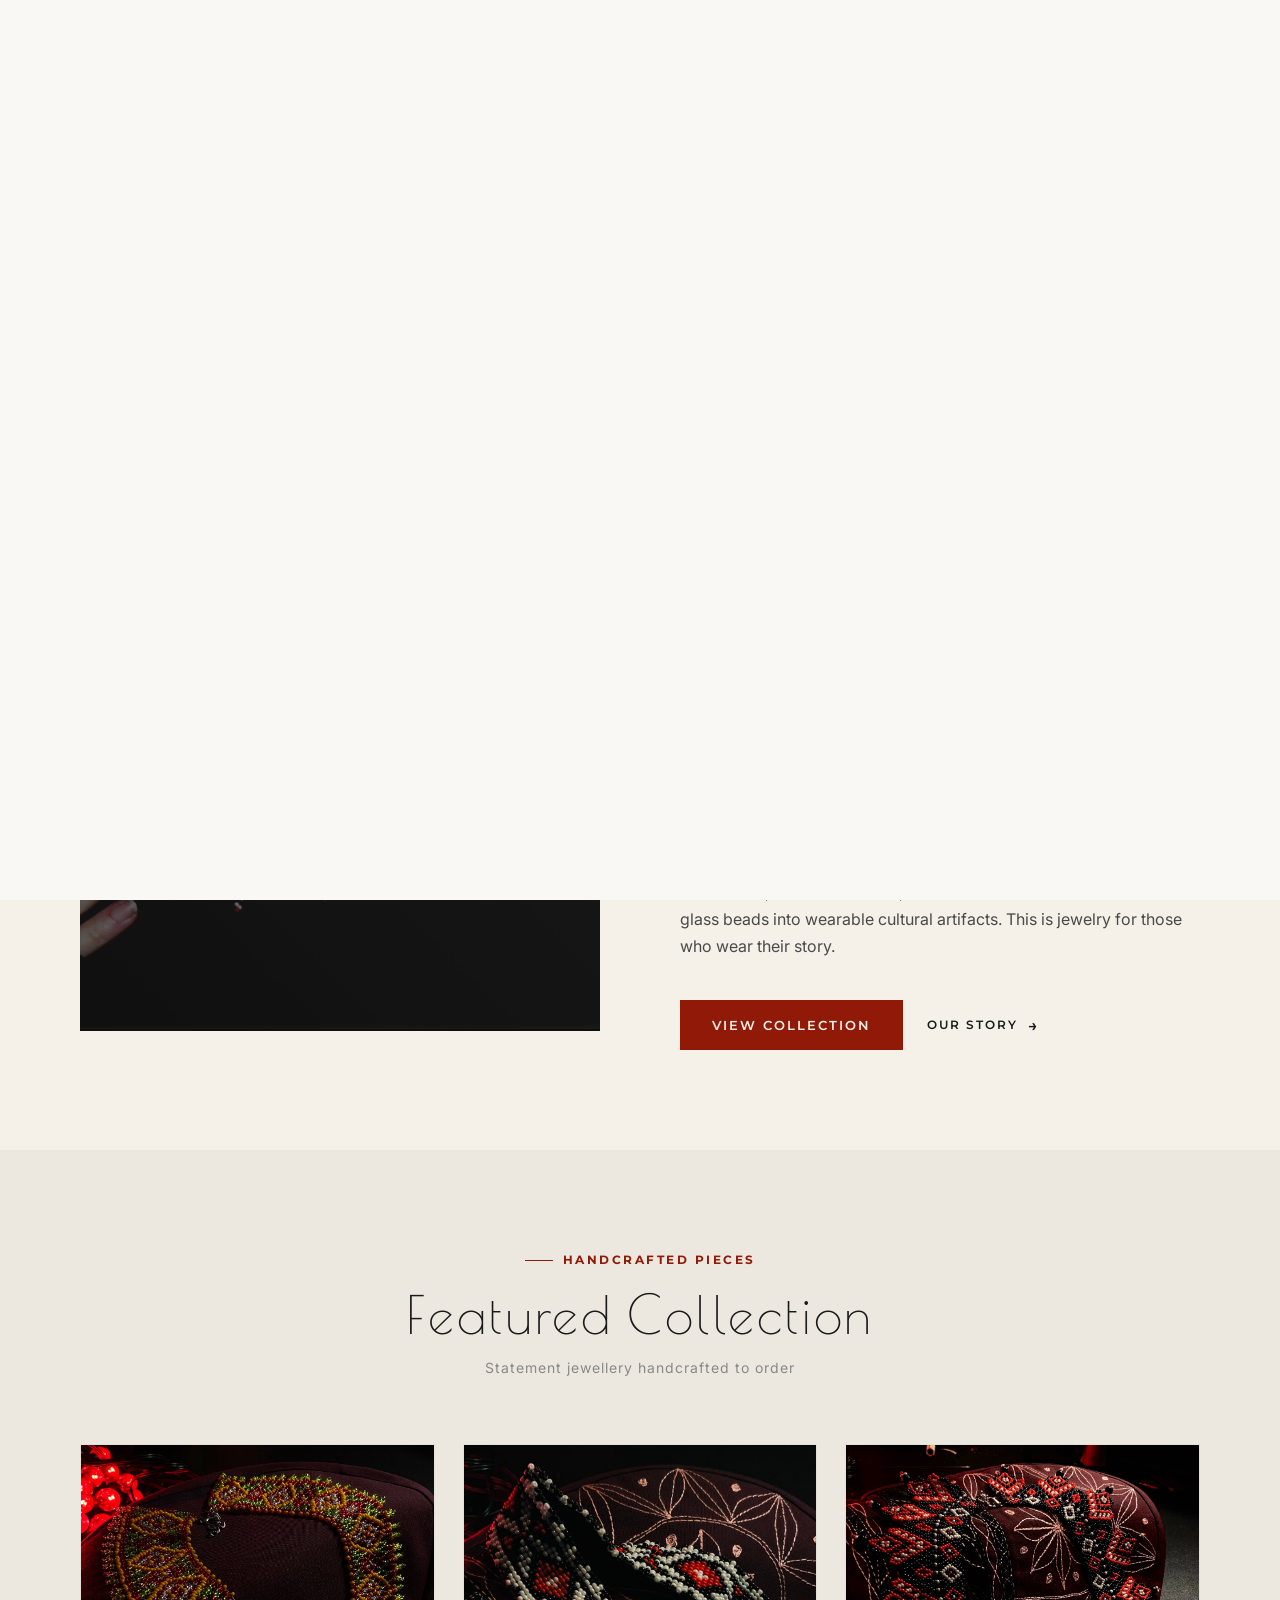
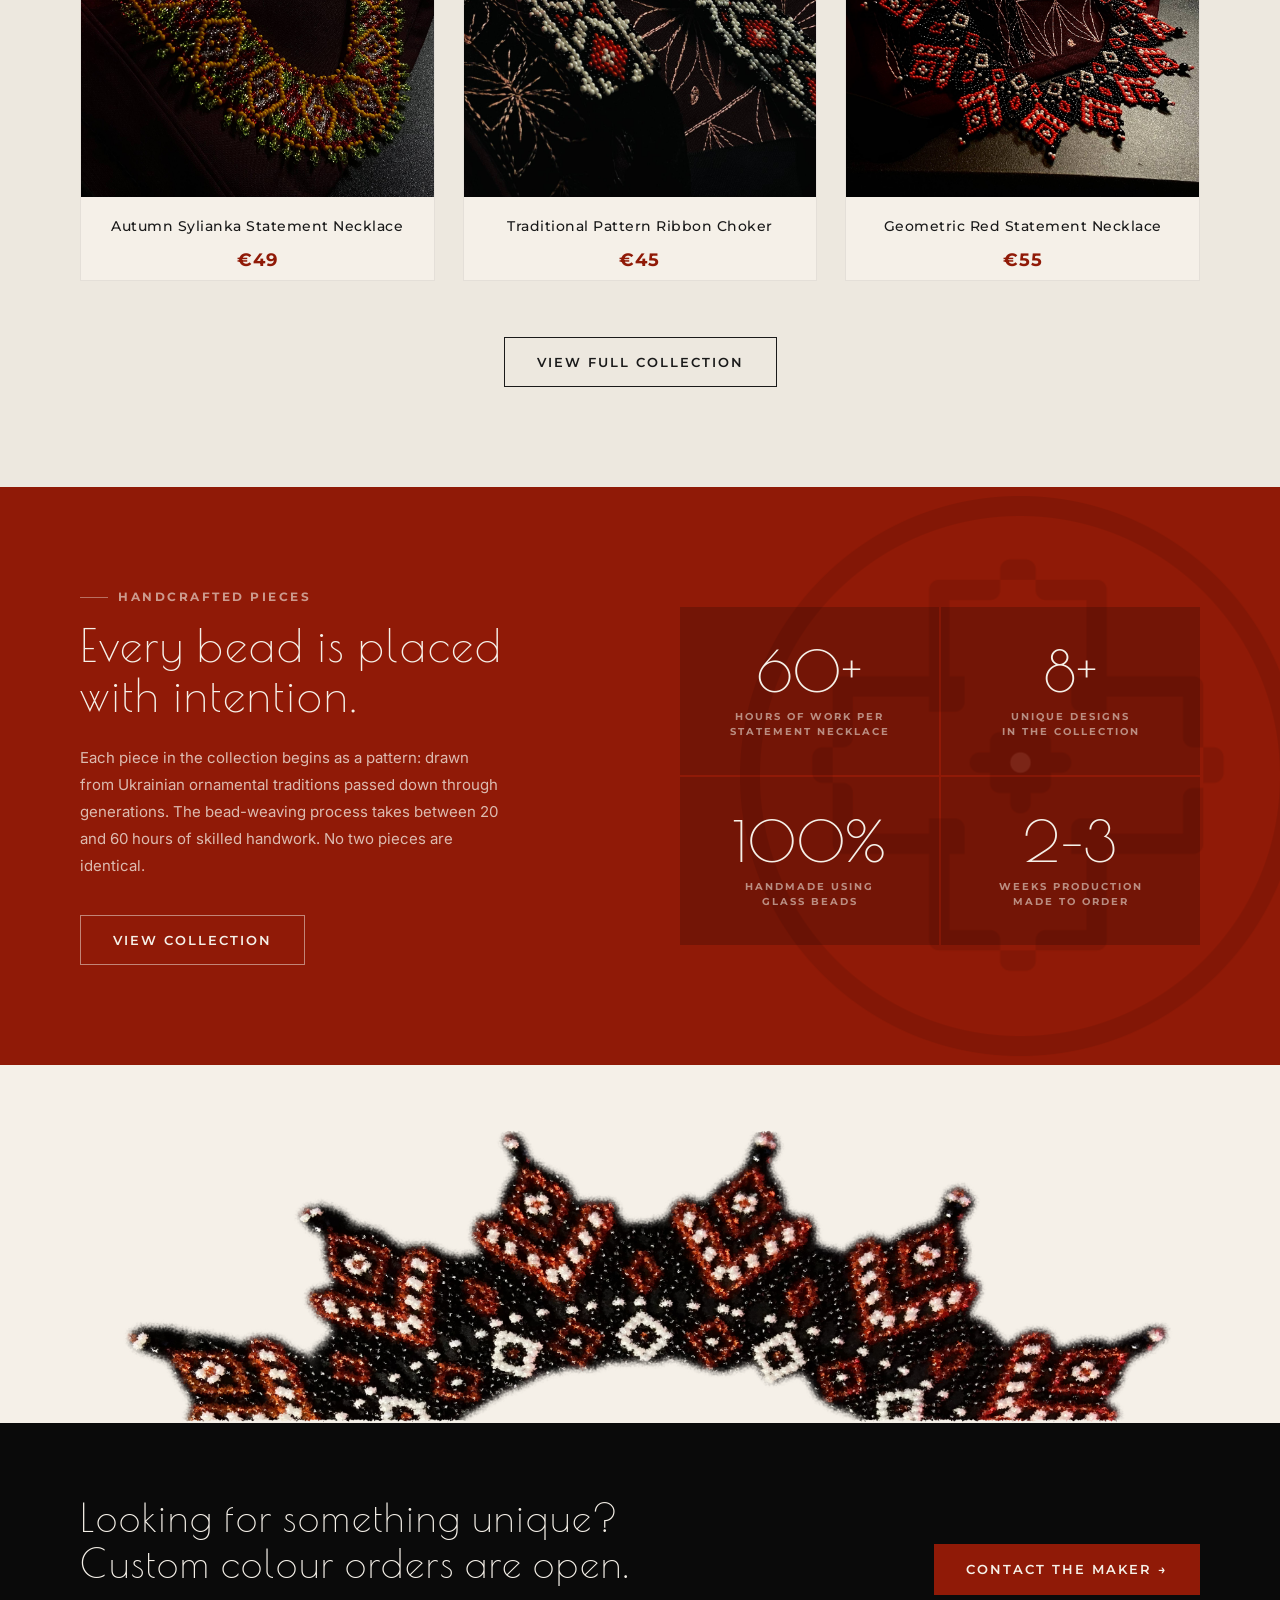
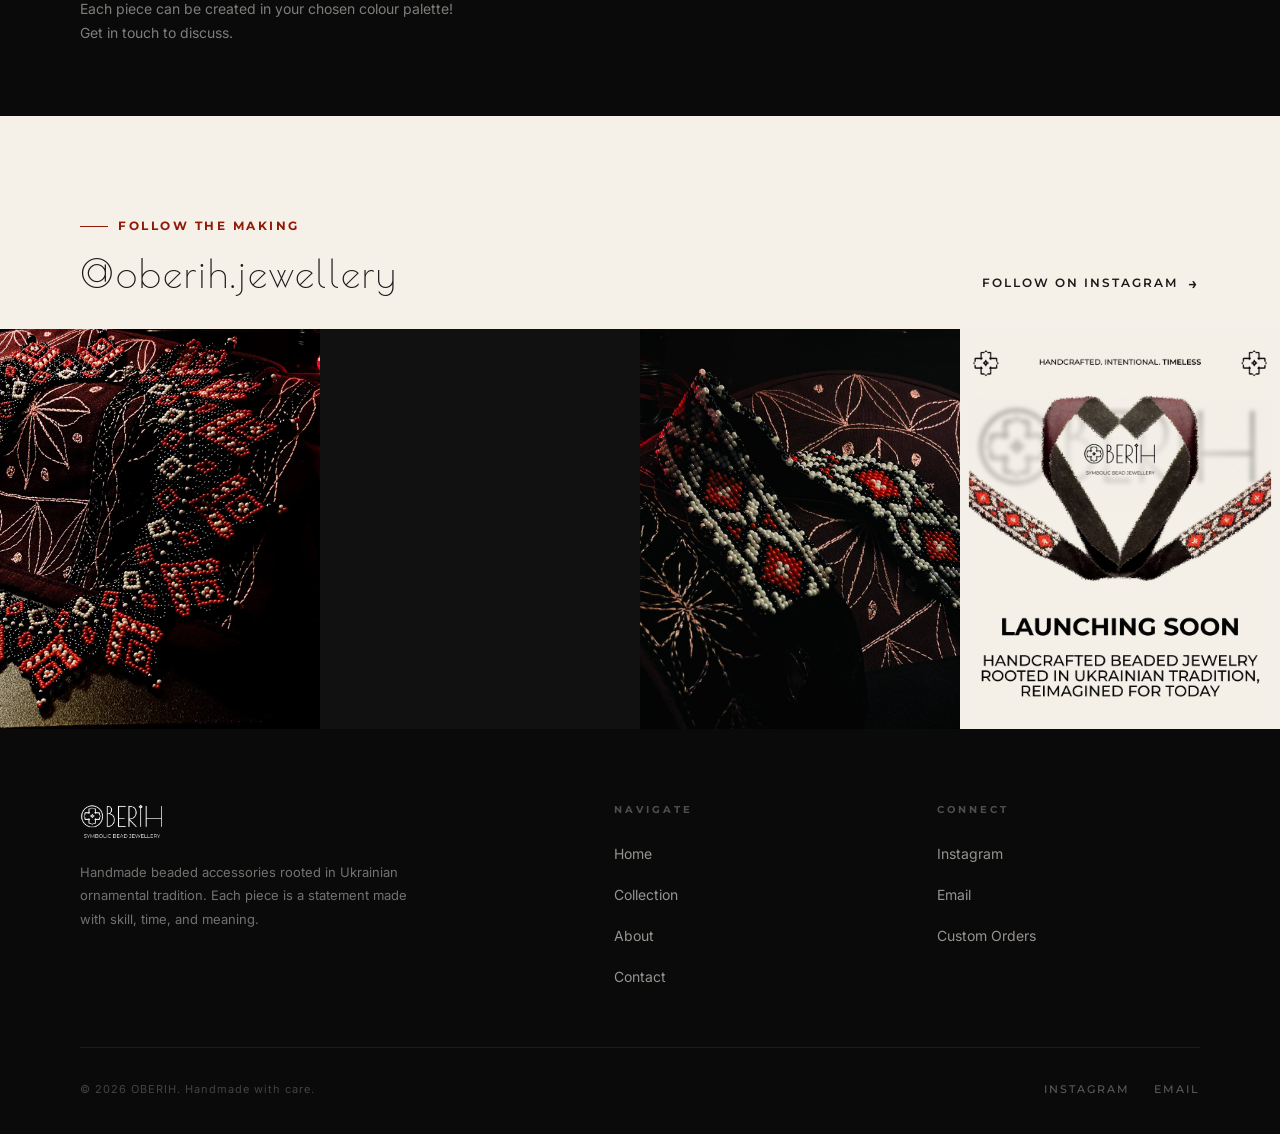
==== commit 6dc09774: "final before live" ====
--- a/index.html
+++ b/index.html
@@ -3,6 +3,13 @@
 <head>
   <meta charset="UTF-8">
   <meta name="viewport" content="width=device-width, initial-scale=1.0">
+  <meta name="description" content="Handmade Ukrainian bead jewellery inspired by tradition. Unique statement necklaces crafted with meaning.">
+
+<meta property="og:title" content="OBERIH, Symbolic Bead Jewellery">
+<meta property="og:description" content="Handcrafted Ukrainian bead jewellery rooted in tradition.">
+<meta property="og:image" content="images/ui/hero-bg.png">
+<link rel="icon" href="images/ui/favicon.png" type="image/png">
+
   <!-- Theme: must be first to prevent flash -->
   <script>
     (function() {
@@ -23,10 +30,10 @@
  
 <!-- ===== INTRO VIDEO OVERLAY ===== -->
 <div id="introOverlay">
-  <video id="introVideo" autoplay muted playsinline>
+  <video id="introVideo" autoplay muted playsinline preload="auto">>
     <source src="images/intro-video.mp4" type="video/mp4">
     Your browser does not support the video tag.
-  </video>
+  </autoplay>
 </div>
 
 
@@ -35,20 +42,30 @@
   <div class="nav-inner">
  
     <a href="index.html" class="nav-logo">
-      <div class="nav-logo-symbol">
+
 
         <!-- ============================================================
              🖼️ 
              ============================================================ -->
-    <img src="images/ui/LOGO SIMPLE BLACK.png"
-                  alt="OBERIH logo symbol"
-                  style="width:32px;height:32px;object-fit:contain;">
-
-      </div>
+<div class="nav-logo-symbol">
+  <img src="images/ui/logo-simple-black.png"
+       alt="OBERIH logo symbol"
+       class="logo-dark"
+       style="width:32px;height:32px;object-fit:contain;">
+  <img src="images/ui/logo-simple-white.png"
+       alt="OBERIH logo symbol"
+       class="logo-light"
+       style="width:32px;height:32px;object-fit:contain;">
+</div>
+
+
       <div class="nav-logo-divider"></div>
+<!-- NEW -->
 <div class="nav-logo-words">
-  <img src="images/ui/LOGO BLACK.png" alt="OBERIH logo text">
+  <img src="images/ui/logo-black.png" alt="OBERIH logo text" class="logo-dark">
+  <img src="images/ui/logo-white.png" alt="OBERIH logo text" class="logo-light">
 </div>
+
     </a>
  
     <ul class="nav-links">
@@ -69,7 +86,7 @@
  
  <!-- Theme toggle button before the hamburger button -->
 <button class="theme-toggle" id="themeToggle" aria-label="Toggle dark mode">
-  <!-- Sun icon (shown in dark mode — click to go light) -->
+  <!-- Sun icon (shown in dark mode  click to go light) -->
   <svg class="theme-icon theme-icon--sun" width="18" height="18" viewBox="0 0 24 24" fill="none" stroke="currentColor" stroke-width="1.8">
     <circle cx="12" cy="12" r="5"/>
     <line x1="12" y1="1" x2="12" y2="3"/>
@@ -81,7 +98,7 @@
     <line x1="4.22" y1="19.78" x2="5.64" y2="18.36"/>
     <line x1="18.36" y1="5.64" x2="19.78" y2="4.22"/>
   </svg>
-  <!-- Moon icon (shown in light mode — click to go dark) -->
+  <!-- Moon icon (shown in light mode  click to go dark) -->
   <svg class="theme-icon theme-icon--moon" width="18" height="18" viewBox="0 0 24 24" fill="none" stroke="currentColor" stroke-width="1.8">
     <path d="M21 12.79A9 9 0 1 1 11.21 3 7 7 0 0 0 21 12.79z"/>
   </svg>
@@ -148,7 +165,7 @@
           Handmade Bead Jewellery rooted in<br>Ukrainian tradition
         </p>
         <p class="intro-body">
-          Oberih — meaning "protective charm" in Ukrainian — brings centuries-old
+          Oberih, meaning "protective charm" in Ukrainian, brings centuries-old
           ornamental patterns into contemporary wear. Each piece is handcrafted
           using traditional bead weaving techniques, with geometric patterns inspired
           by Ukrainian folk art.
@@ -188,7 +205,7 @@
                🖼️ 
                ============================================================ -->
 <a href="products/autumn-sylianka-necklace.html" target="_blank" >
-<img src="images/products/Autumn Sylianka Statement Necklace 2.jpg"
+<img src="images/products/Autumn-Sylianka-Statement-Necklace-2.jpg"
                     alt="Autumn Sylianka Statement Necklace 2"
                     class="card-img">           
  </a>
@@ -209,7 +226,7 @@
                🖼️ 
                ============================================================ -->
 <a href="products/ribbon-choker.html" target="_blank" >
-         <img src="images/products/Traditional Pattern Ribbon Choker 2.jpg"
+         <img src="images/products/Traditional-Pattern-Ribbon-Choker-2.jpg"
                     alt="Traditional Pattern Ribbon Choker"
                     class="card-img">  </a>        
 
@@ -230,7 +247,7 @@
                🖼️ 
                ============================================================ -->
 <a href="products/geometric-red-necklace.html" target="_blank">
-              <img src="images/ui/Geometric Red Statement Necklace 2.jpg"
+              <img src="images/ui/Geometric-Red-Statement-Necklace-2.jpg"
                     alt="Geometric Red Necklace"
                     class="card-img">     </a>       
 
@@ -262,7 +279,7 @@
         <p class="eyebrow">Handcrafted Pieces</p>
         <h2 class="craft-title">Every bead is placed<br>with intention.</h2>
         <p class="craft-body">
-          Each piece in the collection begins as a pattern —
+          Each piece in the collection begins as a pattern:
           drawn from Ukrainian ornamental traditions passed
           down through generations. The bead-weaving
           process takes between 20 and 60 hours of skilled
@@ -396,7 +413,7 @@
           <!-- ============================================================
                🖼️ 
                ============================================================ -->
-  <img src="images/ui/LOGO WHITE.png" alt="OBERIH logo text">
+  <img src="images/ui/logo-white.png" alt="OBERIH logo text">
 
         </div>
         <p class="footer-desc">
@@ -457,40 +474,12 @@
     // Skip intro if already seen
     introOverlay.style.display = 'none';
   }
-
-
-
-
-
-
-
-  const hamburgerBtn   = document.getElementById('hamburgerBtn');
-  const mobileNav      = document.getElementById('mobileNav');
-  const mobileNavClose = document.getElementById('mobileNavClose');
- 
-  hamburgerBtn.addEventListener('click', () => {
-    mobileNav.classList.add('open');
-    document.body.style.overflow = 'hidden';
-  });
- 
-  mobileNavClose.addEventListener('click', () => {
-    mobileNav.classList.remove('open');
-    document.body.style.overflow = '';
-  });
- 
-  mobileNav.querySelectorAll('a').forEach(link => {
-    link.addEventListener('click', () => {
-      mobileNav.classList.remove('open');
-      document.body.style.overflow = '';
-    });
-  });
- 
-  const nav = document.querySelector('.main-nav');
-  window.addEventListener('scroll', () => {
-    nav.style.boxShadow = window.scrollY > 10
-      ? '0 2px 20px rgba(0,0,0,0.08)'
-      : 'none';
-  });
+  setTimeout(() => {
+  introOverlay.classList.add('fade-out');
+  introOverlay.style.display = 'none';
+}, 5000); // fallback
+
+
 </script>
  
    <script src="js/main.js"></script>
--- a/css/style.css
+++ b/css/style.css
@@ -116,7 +116,7 @@
     a { text-decoration: none; color: inherit; }
  
     /* =====================================================
-       TYPOGRAPHY — matching your variables exactly
+       TYPOGRAPHY  matching your variables exactly
        ===================================================== */
     .logo-text {
       font-family: var(--font-logo);
@@ -718,7 +718,7 @@
   width: 600px;   /* control size */
   height: 600px;
 
-  background: url("../images/ui/LOGO SIMPLE BLACK.png") no-repeat center;
+  background: url("../images/ui/logo-simple-black.png") no-repeat center;
   background-size: contain;
 
   opacity: 0.09; /* transparency ( 0.05–0.2) */
@@ -857,6 +857,9 @@
       gap: 16px;
       flex-shrink: 0;
     }
+
+
+    
  
     /* =====================================================
        INSTAGRAM SECTION
@@ -1097,13 +1100,15 @@
    ===================================================== */
 
 /* Nav logo swap black PNG for white PNG */
-[data-theme="dark"] .nav-logo-symbol img {
-  content: url('../images/ui/LOGO SIMPLE WHITE.png');
-}
-
-[data-theme="dark"] .nav-logo-words img {
-  content: url('../images/ui/LOGO WHITE.png');
-}
+
+.logo-light { display: none; }
+.logo-dark  { display: block; }
+
+/* Dark mode — hide dark logos, show light logos */
+[data-theme="dark"] .logo-dark  { display: none; }
+[data-theme="dark"] .logo-light { display: block; }
+
+
 
 /* Nav links colour */
 [data-theme="dark"] .nav-links a {
@@ -1233,4 +1238,22 @@
   color: var(--cream);         
   border-color: rgba(245,240,232,0.6);
   background: transparent;    
+}
+
+
+
+@media (max-width: 768px) {
+  .insta-header .btn-ghost {
+    display: none;
+  }
+}
+
+
+
+
+@media (max-width: 390px) {
+  .craft-inner { grid-template-columns: 1fr; gap: 40px; }
+  .stats-grid { grid-template-columns: 1fr; }
+  .craft { padding: 60px 0; }
+  .stat-number { font-size: 42px; }
 }
